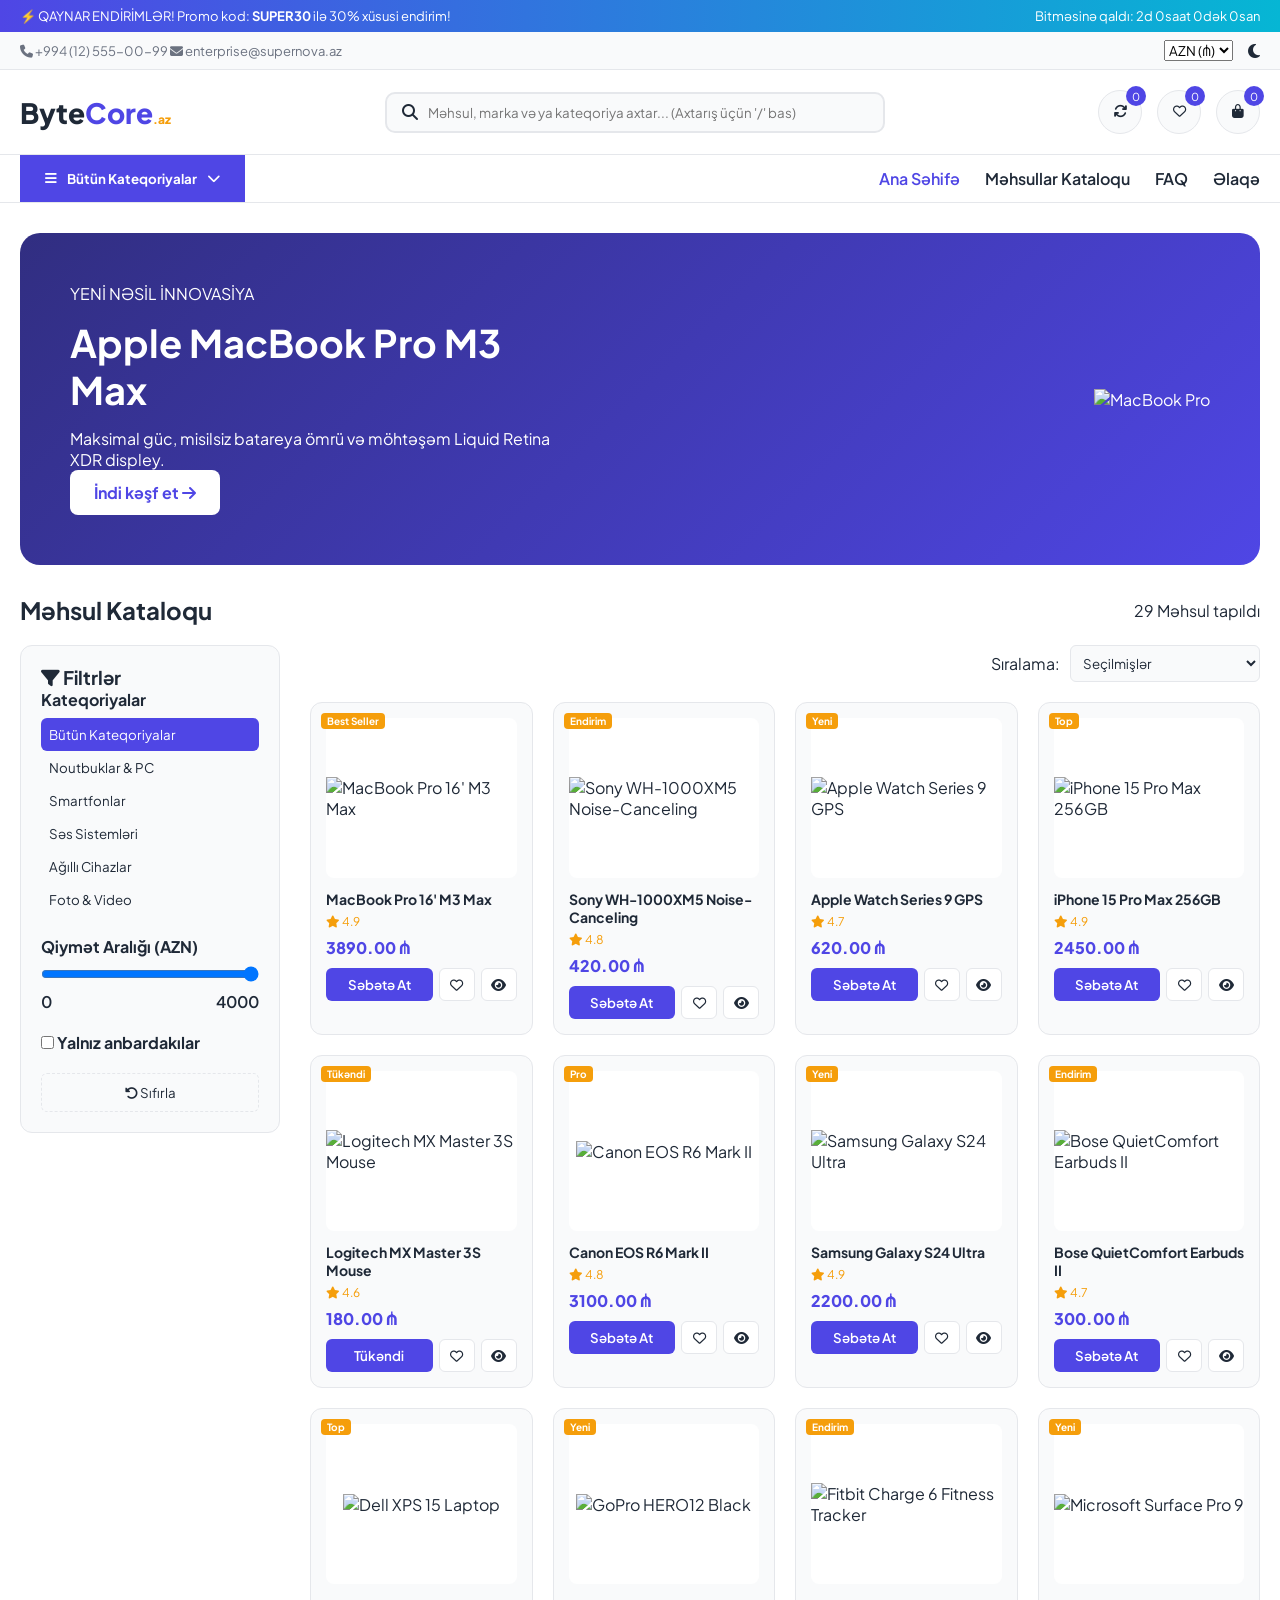
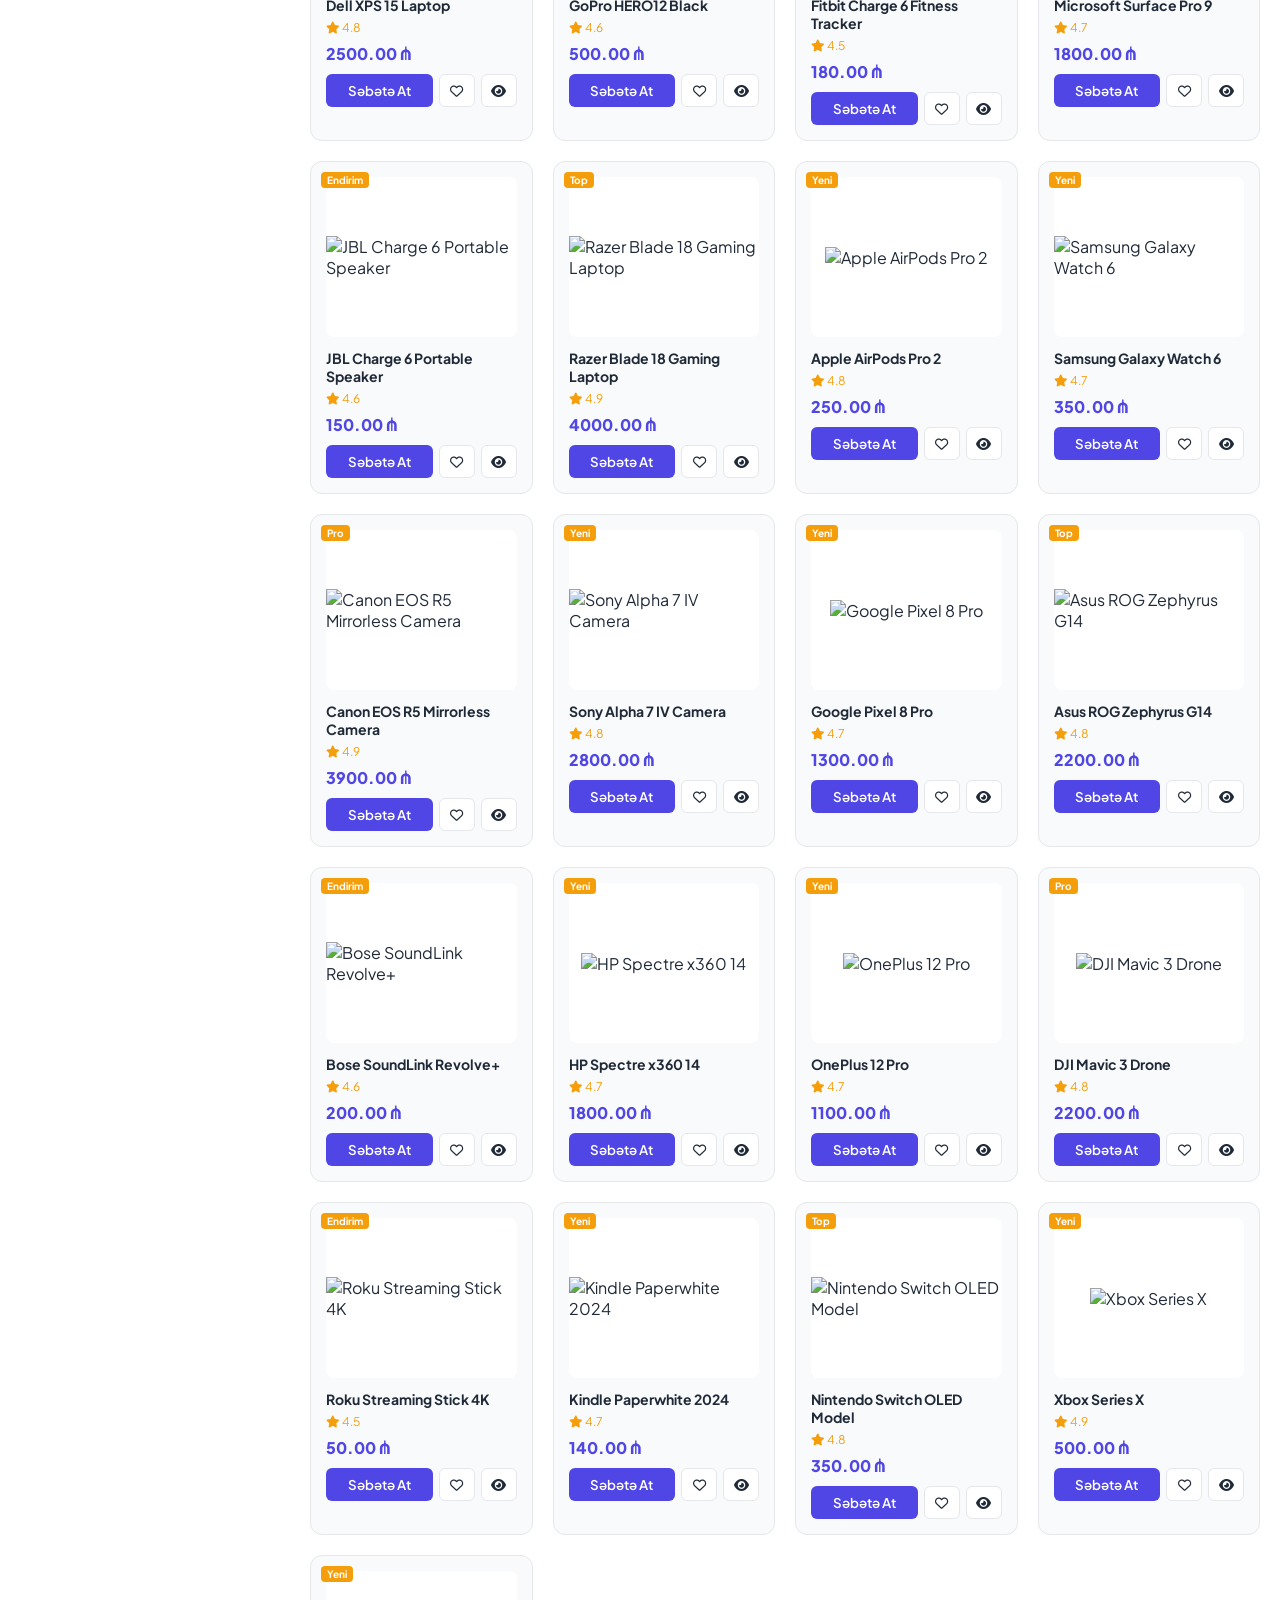
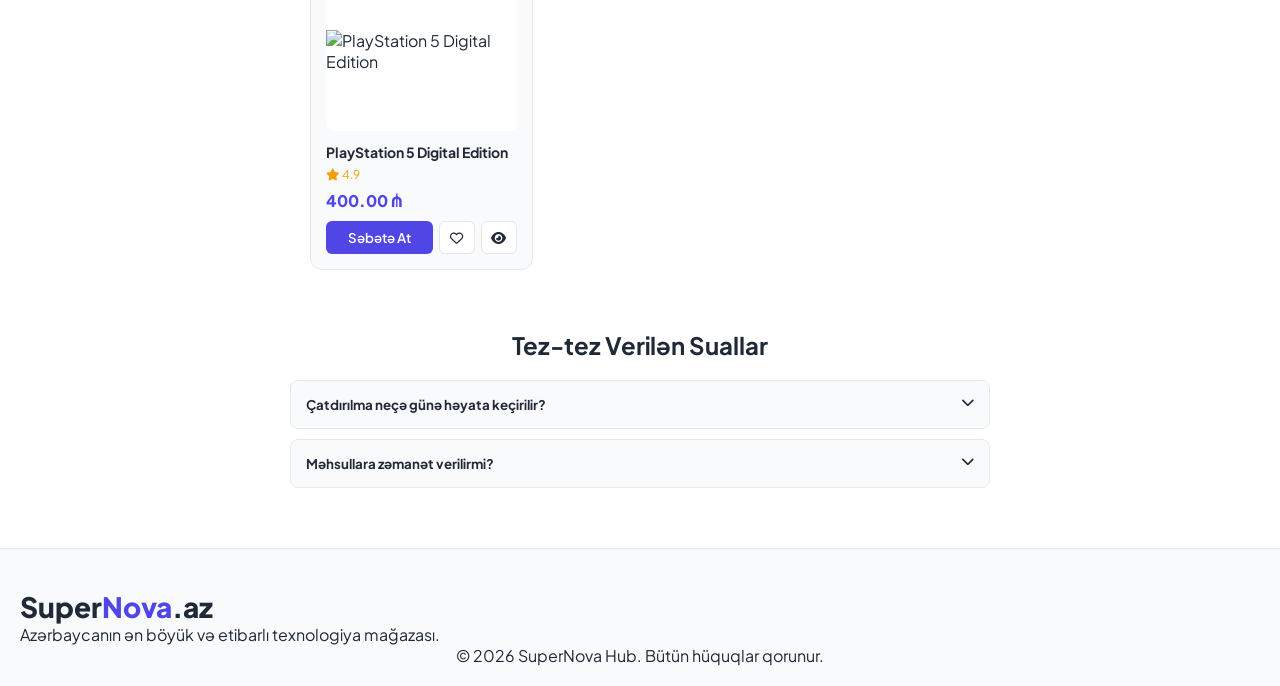
==== index.html @ e57bb4bb "first commit" ====
<!DOCTYPE html>
<html lang="az" data-theme="light">
<head>
    <meta charset="UTF-8">
    <meta name="viewport" content="width=device-width, initial-scale=1.0">
    <title>SuperNova | Premium Tech Hub</title>
    <link rel="stylesheet" href="style.css">
    <!-- FontAwesome Icons -->
    <link rel="stylesheet" href="https://cdnjs.cloudflare.com/ajax/libs/font-awesome/6.4.0/css/all.min.css">
    <!-- Google Fonts -->
    <link href="https://fonts.googleapis.com/css2?family=Plus+Jakarta+Sans:wght@300;400;500;600;700;800&display=swap" rel="stylesheet">
</head>
<body>

    <!-- ANNOUNCEMENT BAR -->
    <div class="announcement-bar">
        <div class="container flex-row">
            <p>⚡ QAYNAR ENDİRİMLƏR! Promo kod: <strong>SUPER30</strong> ilə 30% xüsusi endirim!</p>
            <div class="countdown-wrapper">
                <span>Bitməsinə qaldı: </span>
                <span id="deal-timer">00d 00saat 00dək 00san</span>
            </div>
        </div>
    </div>

    <!-- TOP BAR -->
    <div class="top-bar">
        <div class="container flex-row">
            <div class="top-bar-left">
                <span><i class="fa-solid fa-phone"></i> +994 (12) 555-00-99</span>
                <span><i class="fa-solid fa-envelope"></i> enterprise@supernova.az</span>
            </div>
            <div class="top-bar-right">
                <div class="currency-select">
                    <select id="currency-picker">
                        <option value="AZN">AZN (₼)</option>
                        <option value="USD">USD ($)</option>
                        <option value="EUR">EUR (€)</option>
                    </select>
                </div>
                <button id="theme-toggle-btn" class="icon-btn-simple" title="Rejimi Dəyiş">
                    <i class="fa-solid fa-moon"></i>
                </button>
            </div>
        </div>
    </div>

    <!-- MAIN HEADER -->
    <header class="main-header">
        <div class="container header-container">
            <a href="#" class="logo">Byte<span>Core</span><small>.az</small></a>
            
            <div class="search-bar-wrapper">
                <div class="search-input-group">
                    <i class="fa-solid fa-magnifying-glass search-icon"></i>
                    <input type="text" id="live-search-input" placeholder="Məhsul, marka və ya kateqoriya axtar... (Axtarış üçün '/' bas)">
                    <button type="button" id="clear-search-btn" class="clear-btn hidden"><i class="fa-solid fa-xmark"></i></button>
                </div>
            </div>

            <div class="header-actions">
                <button class="action-btn" id="compare-btn" title="Müqayisə">
                    <i class="fa-solid fa-arrows-rotate"></i>
                    <span class="badge" id="compare-count">0</span>
                </button>
                <button class="action-btn" id="wishlist-btn" title="Sevimlilər">
                    <i class="fa-regular fa-heart"></i>
                    <span class="badge" id="wishlist-count">0</span>
                </button>
                <button class="action-btn" id="cart-btn" title="Səbət">
                    <i class="fa-solid fa-bag-shopping"></i>
                    <span class="badge" id="cart-count">0</span>
                </button>
            </div>
        </div>
    </header>

    <!-- NAVIGATION -->
    <nav class="main-nav">
        <div class="container nav-container">
            <div class="all-departments">
                <button class="dept-toggle" id="dept-menu-btn">
                    <i class="fa-solid fa-bars"></i> Bütün Kateqoriyalar <i class="fa-solid fa-chevron-down arrow"></i>
                </button>
                <ul class="dept-menu hidden" id="dept-menu-list">
                    <li><a href="#" class="nav-cat-link" data-cat="laptop"><i class="fa-solid fa-laptop"></i> Noutbuklar & PC</a></li>
                    <li><a href="#" class="nav-cat-link" data-cat="phone"><i class="fa-solid fa-mobile-screen-button"></i> Smartfonlar</a></li>
                    <li><a href="#" class="nav-cat-link" data-cat="audio"><i class="fa-solid fa-headphones"></i> Səs Avadanlıqları</a></li>
                    <li><a href="#" class="nav-cat-link" data-cat="wearable"><i class="fa-solid fa-stopwatch"></i> Ağıllı Qadcetlər</a></li>
                    <li><a href="#" class="nav-cat-link" data-cat="camera"><i class="fa-solid fa-camera"></i> Foto & Video</a></li>
                </ul>
            </div>
            <ul class="nav-links">
                <li><a href="#" class="active">Ana Səhifə</a></li>
                <li><a href="#products-section">Məhsullar Kataloqu</a></li>
                <li><a href="#faq">FAQ</a></li>
                <li><a href="#footer">Əlaqə</a></li>
            </ul>
        </div>
    </nav>

    <!-- HERO SLIDER SECTION -->
    <section class="hero-section">
        <div class="container">
            <div class="hero-slider">
                <div class="slide active">
                    <div class="slide-content">
                        <span class="sub-title">YENİ NƏSİL İNNOVASİYA</span>
                        <h1>Apple MacBook Pro M3 Max</h1>
                        <p>Maksimal güc, misilsiz batareya ömrü və möhtəşəm Liquid Retina XDR displey.</p>
                        <a href="#products-section" class="btn-primary">İndi kəşf et <i class="fa-solid fa-arrow-right"></i></a>
                    </div>
                    <div class="slide-image">
                        <img src="https://images.unsplash.com/photo-1517336714731-489689fd1ca8?auto=format&fit=crop&w=800&q=80" alt="MacBook Pro">
                    </div>
                </div>
            </div>
        </div>
    </section>

    <!-- CATALOG SECTION -->
    <section class="products-section container" id="products-section">
        <div class="section-title-wrap">
            <h2>Məhsul Kataloqu</h2>
            <span id="product-count-display">0 Məhsul tapıldı</span>
        </div>

        <div class="catalog-layout">
            <!-- SIDEBAR FILTERS -->
            <aside class="filter-sidebar">
                <div class="filter-card">
                    <h3><i class="fa-solid fa-filter"></i> Filtrlər</h3>
                    
                    <div class="filter-group">
                        <label>Kateqoriyalar</label>
                        <div class="category-filter-list" id="category-filters">
                            <button class="cat-filter-btn active" data-cat="all">Bütün Kateqoriyalar</button>
                            <button class="cat-filter-btn" data-cat="laptop">Noutbuklar & PC</button>
                            <button class="cat-filter-btn" data-cat="phone">Smartfonlar</button>
                            <button class="cat-filter-btn" data-cat="audio">Səs Sistemləri</button>
                            <button class="cat-filter-btn" data-cat="wearable">Ağıllı Cihazlar</button>
                            <button class="cat-filter-btn" data-cat="camera">Foto & Video</button>
                        </div>
                    </div>

                    <div class="filter-group">
                        <label>Qiymət Aralığı (<span class="currency-symbol">AZN</span>)</label>
                        <div class="price-slider-wrap">
                            <input type="range" id="price-range" min="0" max="4000" step="50" value="4000">
                            <div class="price-values">
                                <span>0</span>
                                <span id="price-range-val">4000</span>
                            </div>
                        </div>
                    </div>

                    <div class="filter-group">
                        <label class="checkbox-container">
                            <input type="checkbox" id="stock-only-checkbox"> Yalnız anbardakılar
                        </label>
                    </div>

                    <button class="btn-reset-filters" id="reset-filters-btn"><i class="fa-solid fa-rotate-left"></i> Sıfırla</button>
                </div>
            </aside>

            <!-- PRODUCTS GRID WRAPPER -->
            <main class="products-main">
                <div class="sorting-bar">
                    <label for="sort-select">Sıralama: </label>
                    <select id="sort-select">
                        <option value="featured">Seçilmişlər</option>
                        <option value="price-low">Qiymət: Ucuzdan Baha</option>
                        <option value="price-high">Qiymət: Bahadan Ucuza</option>
                        <option value="rating">Reytinqə görə</option>
                    </select>
                </div>

                <div class="products-grid" id="products-grid"></div>
            </main>
        </div>
    </section>

    <!-- FAQ SECTION -->
    <section class="faq-section container" id="faq">
        <h2 class="text-center">Tez-tez Verilən Suallar</h2>
        <div class="faq-accordion">
            <div class="faq-item">
                <button class="faq-question">Çatdırılma neçə günə həyata keçirilir? <i class="fa-solid fa-chevron-down"></i></button>
                <div class="faq-answer"><p>Bakı şəhəri daxilində çatdırılma eyni gün ərzində, bölgələrə isə 1-3 iş günü ərzində tam təhlükəsiz çatdırılır.</p></div>
            </div>
            <div class="faq-item">
                <button class="faq-question">Məhsullara zəmanət verilirmi? <i class="fa-solid fa-chevron-down"></i></button>
                <div class="faq-answer"><p>Bəli, bütün məhsullarımıza 1 ildən 3 ilə qədər rəsmi zəmanət verilir.</p></div>
            </div>
        </div>
    </section>

    <!-- CART DRAWER -->
    <div class="cart-drawer" id="cart-drawer">
        <div class="cart-header">
            <h3>Səbətiniz (<span id="drawer-cart-count">0</span>)</h3>
            <button id="close-cart-btn"><i class="fa-solid fa-xmark"></i></button>
        </div>
        <div class="cart-items" id="cart-items-container"></div>
        <div class="cart-footer">
            <div class="promo-code-wrap">
                <input type="text" id="promo-input" placeholder="Promo kod (məs: SUPER30)">
                <button type="button" id="apply-promo-btn">Tətbiq et</button>
            </div>
            <div class="cart-summary-line">
                <span>Cəmi:</span>
                <span id="cart-subtotal">0.00 AZN</span>
            </div>
            <div class="cart-summary-line discount-line hidden" id="discount-row">
                <span>Endirim (30%):</span>
                <span id="cart-discount">-0.00 AZN</span>
            </div>
            <div class="cart-summary-line total-line">
                <span>Yekun:</span>
                <span id="cart-total-price">0.00 AZN</span>
            </div>
            <button class="btn-checkout" id="open-checkout-modal-btn">Sifarişi Tamamla</button>
        </div>
    </div>

    <!-- QUICK VIEW MODAL -->
    <div class="modal" id="quick-view-modal">
        <div class="modal-content modal-lg">
            <button class="modal-close" id="close-quickview-btn"><i class="fa-solid fa-xmark"></i></button>
            <div id="quickview-body-content"></div>
        </div>
    </div>

    <!-- CHECKOUT MODAL -->
    <div class="modal" id="checkout-modal">
        <div class="modal-content">
            <button class="modal-close" id="close-checkout-btn"><i class="fa-solid fa-xmark"></i></button>
            <h2>Sifarişin Rəsmiləşdirilməsi</h2>
            <form id="checkout-form">
                <div class="form-group">
                    <label>Ad və Soyad *</label>
                    <input type="text" required placeholder="Əli Əliyev">
                </div>
                <div class="form-group">
                    <label>Telefon *</label>
                    <input type="tel" required placeholder="+994 50 000 00 00">
                </div>
                <div class="form-group">
                    <label>Ünvan *</label>
                    <textarea required placeholder="Çatdırılma ünvanı"></textarea>
                </div>
                <button type="submit" class="btn-checkout">Təsdiqlə</button>
            </form>
        </div>
    </div>

    <!-- GENERIC LIST MODAL (Wishlist & Compare) -->
    <div class="modal" id="list-modal">
        <div class="modal-content modal-lg">
            <button class="modal-close" id="close-list-modal-btn"><i class="fa-solid fa-xmark"></i></button>
            <h2 id="list-modal-title">Siyahı</h2>
            <div id="list-modal-body" style="margin-top:20px;"></div>
        </div>
    </div>

    <div class="overlay" id="overlay"></div>

    <!-- TOAST NOTIFICATIONS -->
    <div id="toast-container" class="toast-container"></div>

    <!-- FOOTER -->
    <footer class="main-footer" id="footer">
        <div class="container footer-grid">
            <div class="footer-col">
                <a href="#" class="logo">Super<span>Nova</span>.az</a>
                <p>Azərbaycanın ən böyük və etibarlı texnologiya mağazası.</p>
            </div>
        </div>
        <div class="footer-bottom text-center">
            <p>&copy; 2026 SuperNova Hub. Bütün hüquqlar qorunur.</p>
        </div>
    </footer>

    <script src="script.js"></script>
</body>
</html>
---- style.css ----
:root {
    --primary: #4f46e5;
    --primary-hover: #4338ca;
    --accent: #f59e0b;
    --bg-main: #ffffff;
    --bg-card: #f9fafb;
    --text-main: #1f2937;
    --text-muted: #6b7280;
    --border: #e5e7eb;
    --shadow: 0 10px 25px -5px rgba(0, 0, 0, 0.1);
    --transition: all 0.3s ease;
}

[data-theme="dark"] {
    --bg-main: #0f172a;
    --bg-card: #1e293b;
    --text-main: #f8fafc;
    --text-muted: #94a3b8;
    --border: #334155;
    --shadow: 0 10px 25px -5px rgba(0, 0, 0, 0.5);
}

* { margin: 0; padding: 0; box-sizing: border-box; font-family: 'Plus Jakarta Sans', sans-serif; }

body { background-color: var(--bg-main); color: var(--text-main); transition: var(--transition); }

.container { max-width: 1280px; margin: 0 auto; padding: 0 20px; }
.flex-row { display: flex; align-items: center; justify-content: space-between; }
.text-center { text-align: center; }
.hidden { display: none !important; }

/* ANNOUNCEMENT & TOP BAR */
.announcement-bar { background: linear-gradient(90deg, #4f46e5, #06b6d4); color: white; font-size: 13px; padding: 8px 0; }
.top-bar { background-color: var(--bg-card); border-bottom: 1px solid var(--border); padding: 8px 0; font-size: 13px; color: var(--text-muted); }
.top-bar-right { display: flex; align-items: center; gap: 15px; }
.icon-btn-simple { background: none; border: none; color: var(--text-main); cursor: pointer; font-size: 16px; }

/* HEADER */
.main-header { padding: 20px 0; border-bottom: 1px solid var(--border); }
.header-container { display: flex; align-items: center; gap: 30px; justify-content: space-between; }
.logo { font-size: 28px; font-weight: 800; color: var(--text-main); text-decoration: none; }
.logo span { color: var(--primary); }
.logo small { font-size: 12px; color: var(--accent); }

.search-bar-wrapper { flex: 1; max-width: 500px; }
.search-input-group { display: flex; align-items: center; background-color: var(--bg-card); border: 2px solid var(--border); border-radius: 10px; padding: 0 15px; }
.search-input-group input { width: 100%; padding: 10px; border: none; background: transparent; color: var(--text-main); outline: none; }
.clear-btn { background: none; border: none; color: var(--text-muted); cursor: pointer; }

.header-actions { display: flex; gap: 15px; }
.action-btn { position: relative; background-color: var(--bg-card); border: 1px solid var(--border); width: 44px; height: 44px; border-radius: 50%; display: flex; align-items: center; justify-content: center; color: var(--text-main); cursor: pointer; transition: var(--transition); }
.action-btn:hover { border-color: var(--primary); color: var(--primary); }
.badge { position: absolute; top: -5px; right: -5px; background-color: var(--primary); color: white; font-size: 11px; width: 20px; height: 20px; border-radius: 50%; display: flex; align-items: center; justify-content: center; }

/* NAV */
.main-nav { border-bottom: 1px solid var(--border); background-color: var(--bg-main); }
.nav-container { display: flex; align-items: center; justify-content: space-between; }
.all-departments { position: relative; }
.dept-toggle { background-color: var(--primary); color: white; border: none; padding: 15px 25px; font-weight: 700; cursor: pointer; display: flex; align-items: center; gap: 10px; }
.dept-menu { position: absolute; top: 100%; left: 0; width: 240px; background-color: var(--bg-card); border: 1px solid var(--border); box-shadow: var(--shadow); z-index: 100; list-style: none; }
.dept-menu li a { display: flex; align-items: center; gap: 10px; padding: 12px 20px; color: var(--text-main); text-decoration: none; border-bottom: 1px solid var(--border); }
.dept-menu li a:hover { background-color: var(--primary); color: white; }

.nav-links { display: flex; gap: 25px; list-style: none; }
.nav-links a { text-decoration: none; color: var(--text-main); font-weight: 600; }
.nav-links a.active, .nav-links a:hover { color: var(--primary); }

/* HERO */
.hero-section { padding: 30px 0; }
.hero-slider { background: linear-gradient(135deg, #312e81, #4f46e5); border-radius: 20px; overflow: hidden; color: white; padding: 50px; }
.slide { display: flex; align-items: center; justify-content: space-between; }
.slide-content { max-width: 500px; }
.slide-content h1 { font-size: 38px; margin: 15px 0; }
.btn-primary { background: white; color: var(--primary); padding: 12px 24px; border-radius: 8px; text-decoration: none; font-weight: 700; display: inline-block; }

/* CATALOG */
.section-title-wrap { display: flex; justify-content: space-between; align-items: center; margin-bottom: 20px; }
.catalog-layout { display: grid; grid-template-columns: 260px 1fr; gap: 30px; }
.filter-card { background-color: var(--bg-card); border: 1px solid var(--border); padding: 20px; border-radius: 12px; }
.filter-group { margin-bottom: 20px; }
.filter-group label { display: block; font-weight: 700; margin-bottom: 8px; }
.cat-filter-btn { display: block; width: 100%; text-align: left; padding: 8px; background: none; border: none; color: var(--text-main); cursor: pointer; border-radius: 6px; }
.cat-filter-btn.active, .cat-filter-btn:hover { background-color: var(--primary); color: white; }
.price-slider-wrap input { width: 100%; }
.price-values { display: flex; justify-content: space-between; font-weight: 600; margin-top: 5px; }
.btn-reset-filters { width: 100%; padding: 10px; background: none; border: 1px dashed var(--border); color: var(--text-main); cursor: pointer; border-radius: 6px; }

/* PRODUCTS */
.sorting-bar { display: flex; justify-content: flex-end; align-items: center; margin-bottom: 20px; gap: 10px; }
.sorting-bar select { padding: 8px; border-radius: 6px; border: 1px solid var(--border); background: var(--bg-card); color: var(--text-main); }
.products-grid { display: grid; grid-template-columns: repeat(auto-fill, minmax(220px, 1fr)); gap: 20px; }
.product-card { background-color: var(--bg-card); border: 1px solid var(--border); border-radius: 12px; padding: 15px; position: relative; transition: var(--transition); }
.product-card:hover { transform: translateY(-5px); box-shadow: var(--shadow); }
.product-badge { position: absolute; top: 10px; left: 10px; background: var(--accent); color: white; padding: 2px 6px; border-radius: 4px; font-size: 10px; font-weight: 700; }
.product-img-wrap { height: 160px; display: flex; align-items: center; justify-content: center; background: white; border-radius: 8px; margin-bottom: 12px; }
.product-img-wrap img { max-height: 130px; object-fit: contain; }
.product-title { font-size: 14px; font-weight: 700; margin-bottom: 6px; }
.product-rating { color: var(--accent); font-size: 12px; margin-bottom: 8px; }
.price { font-size: 16px; font-weight: 800; color: var(--primary); }
.card-actions { display: grid; grid-template-columns: 1fr 36px 36px; gap: 6px; margin-top: 10px; }
.btn-add-cart { background-color: var(--primary); color: white; border: none; border-radius: 6px; font-weight: 600; cursor: pointer; padding: 8px; }
.btn-icon-secondary { background: var(--bg-main); border: 1px solid var(--border); color: var(--text-main); border-radius: 6px; cursor: pointer; }

/* FAQ */
.faq-section { margin: 60px auto; }
.faq-accordion { max-width: 700px; margin: 20px auto 0; }
.faq-item { border: 1px solid var(--border); margin-bottom: 10px; border-radius: 8px; overflow: hidden; }
.faq-question { width: 100%; text-align: left; padding: 15px; background: var(--bg-card); border: none; color: var(--text-main); font-weight: 700; cursor: pointer; display: flex; justify-content: space-between; }
.faq-answer { padding: 0 15px; max-height: 0; overflow: hidden; transition: max-height 0.3s ease, padding 0.3s ease; background: var(--bg-main); }
.faq-item.active .faq-answer { padding: 15px; max-height: 200px; }

/* CART DRAWER */
.cart-drawer { position: fixed; top: 0; right: -400px; width: 380px; height: 100%; background-color: var(--bg-main); box-shadow: var(--shadow); z-index: 1000; transition: right 0.4s ease; display: flex; flex-direction: column; }
.cart-drawer.open { right: 0; }
.cart-header { padding: 20px; border-bottom: 1px solid var(--border); display: flex; justify-content: space-between; }
.cart-items { flex: 1; overflow-y: auto; padding: 20px; }
.cart-item { display: flex; gap: 12px; margin-bottom: 12px; border-bottom: 1px solid var(--border); padding-bottom: 12px; align-items: center; }
.cart-item img { width: 50px; height: 50px; object-fit: contain; }
.cart-footer { padding: 20px; border-top: 1px solid var(--border); background: var(--bg-card); }
.promo-code-wrap { display: flex; margin-bottom: 12px; }
.promo-code-wrap input { flex: 1; padding: 8px; border: 1px solid var(--border); border-radius: 6px 0 0 6px; }
.promo-code-wrap button { background: var(--primary); color: white; border: none; padding: 0 12px; border-radius: 0 6px 6px 0; cursor: pointer; }
.cart-summary-line { display: flex; justify-content: space-between; margin-bottom: 6px; }
.total-line { font-size: 16px; font-weight: 800; }
.btn-checkout { width: 100%; padding: 12px; background: var(--primary); color: white; border: none; border-radius: 8px; font-weight: 700; cursor: pointer; margin-top: 10px; }

/* MODALS */
.overlay { position: fixed; inset: 0; background: rgba(0, 0, 0, 0.6); z-index: 999; display: none; }
.overlay.active { display: block; }
.modal { position: fixed; top: 50%; left: 50%; transform: translate(-50%, -50%); background: var(--bg-main); border-radius: 12px; z-index: 1001; display: none; padding: 25px; max-width: 500px; width: 90%; }
.modal.active { display: block; }
.modal-lg { max-width: 700px; }
.modal-close { position: absolute; top: 15px; right: 15px; background: none; border: none; font-size: 18px; color: var(--text-main); cursor: pointer; }
.form-group { margin-bottom: 15px; }
.form-group label { display: block; margin-bottom: 5px; font-weight: 600; }
.form-group input, .form-group textarea { width: 100%; padding: 10px; border: 1px solid var(--border); border-radius: 6px; background: var(--bg-card); color: var(--text-main); }

/* TOAST */
.toast-container { position: fixed; bottom: 20px; right: 20px; z-index: 2000; }
.toast { background: #10b981; color: white; padding: 10px 18px; border-radius: 8px; margin-top: 8px; box-shadow: var(--shadow); font-weight: 600; font-size: 14px; }

/* FOOTER */
.main-footer { background-color: var(--bg-card); border-top: 1px solid var(--border); padding: 40px 0 20px; margin-top: 60px; }
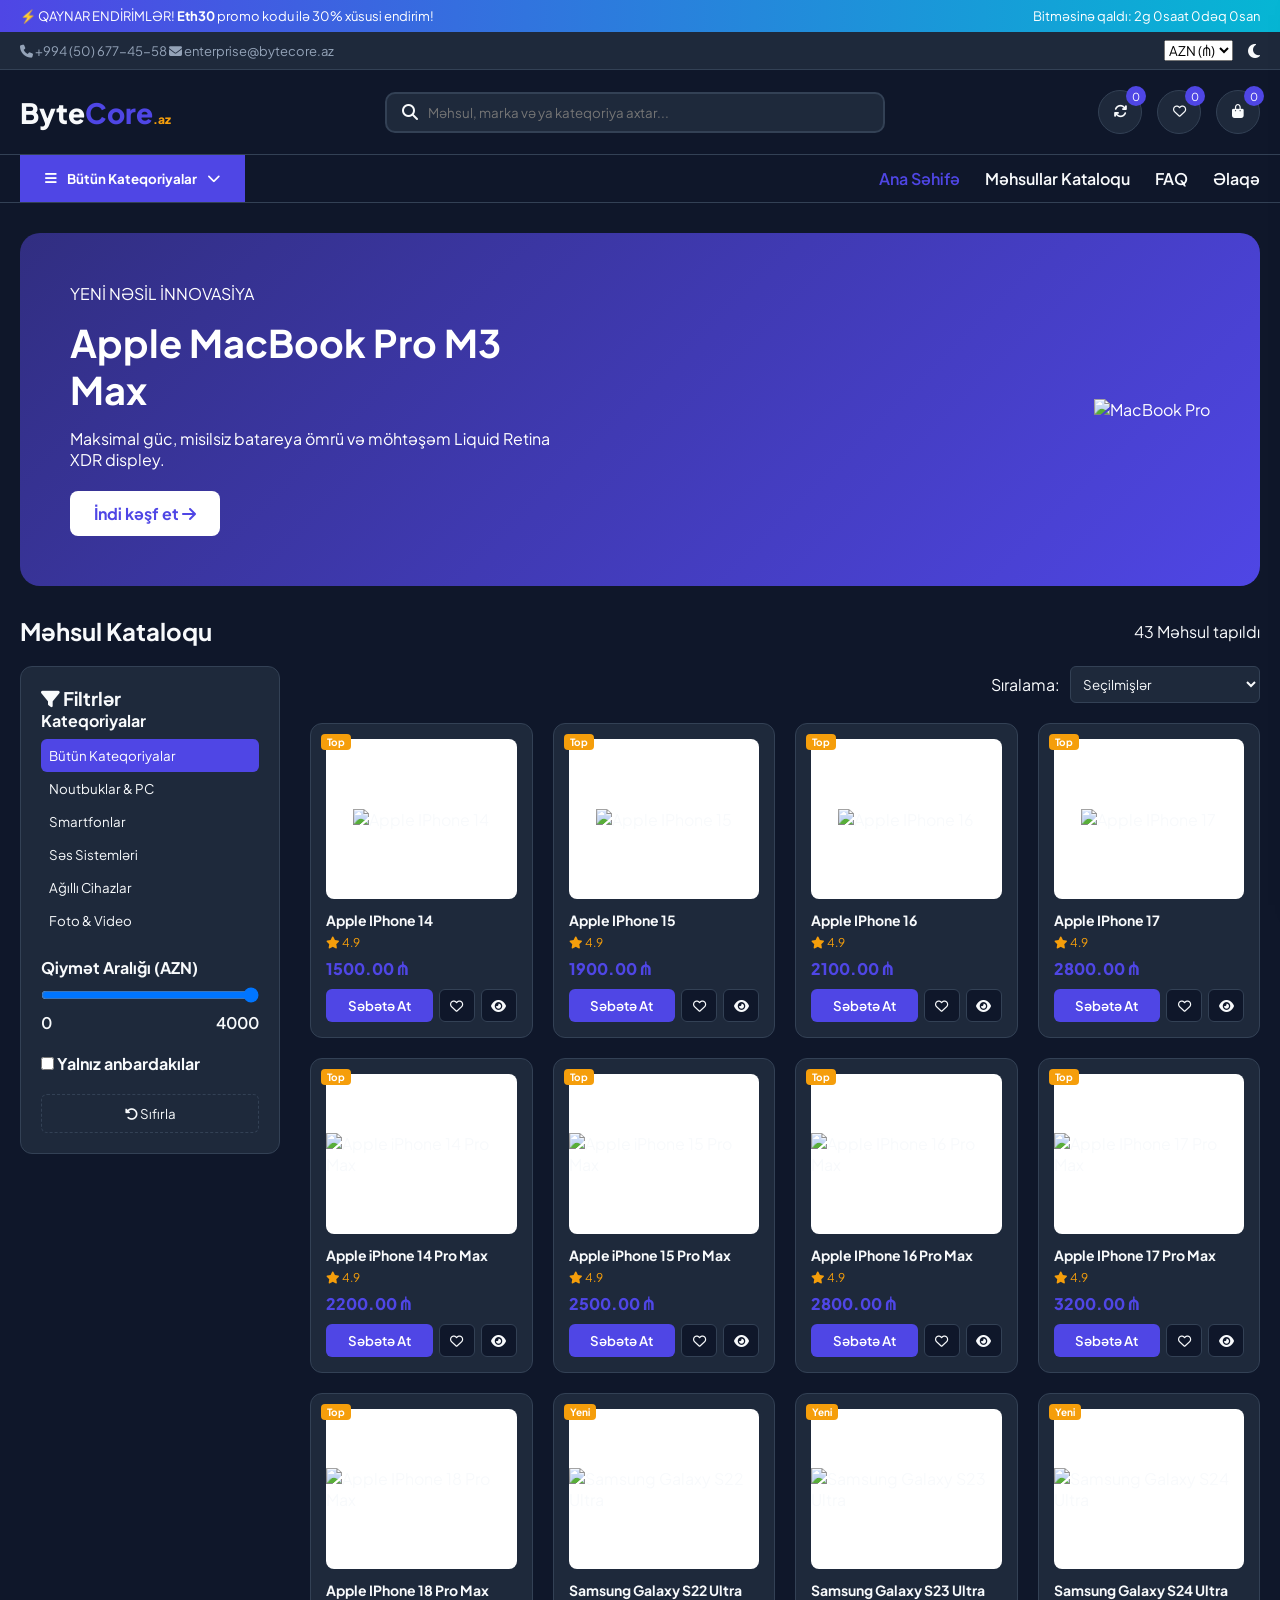
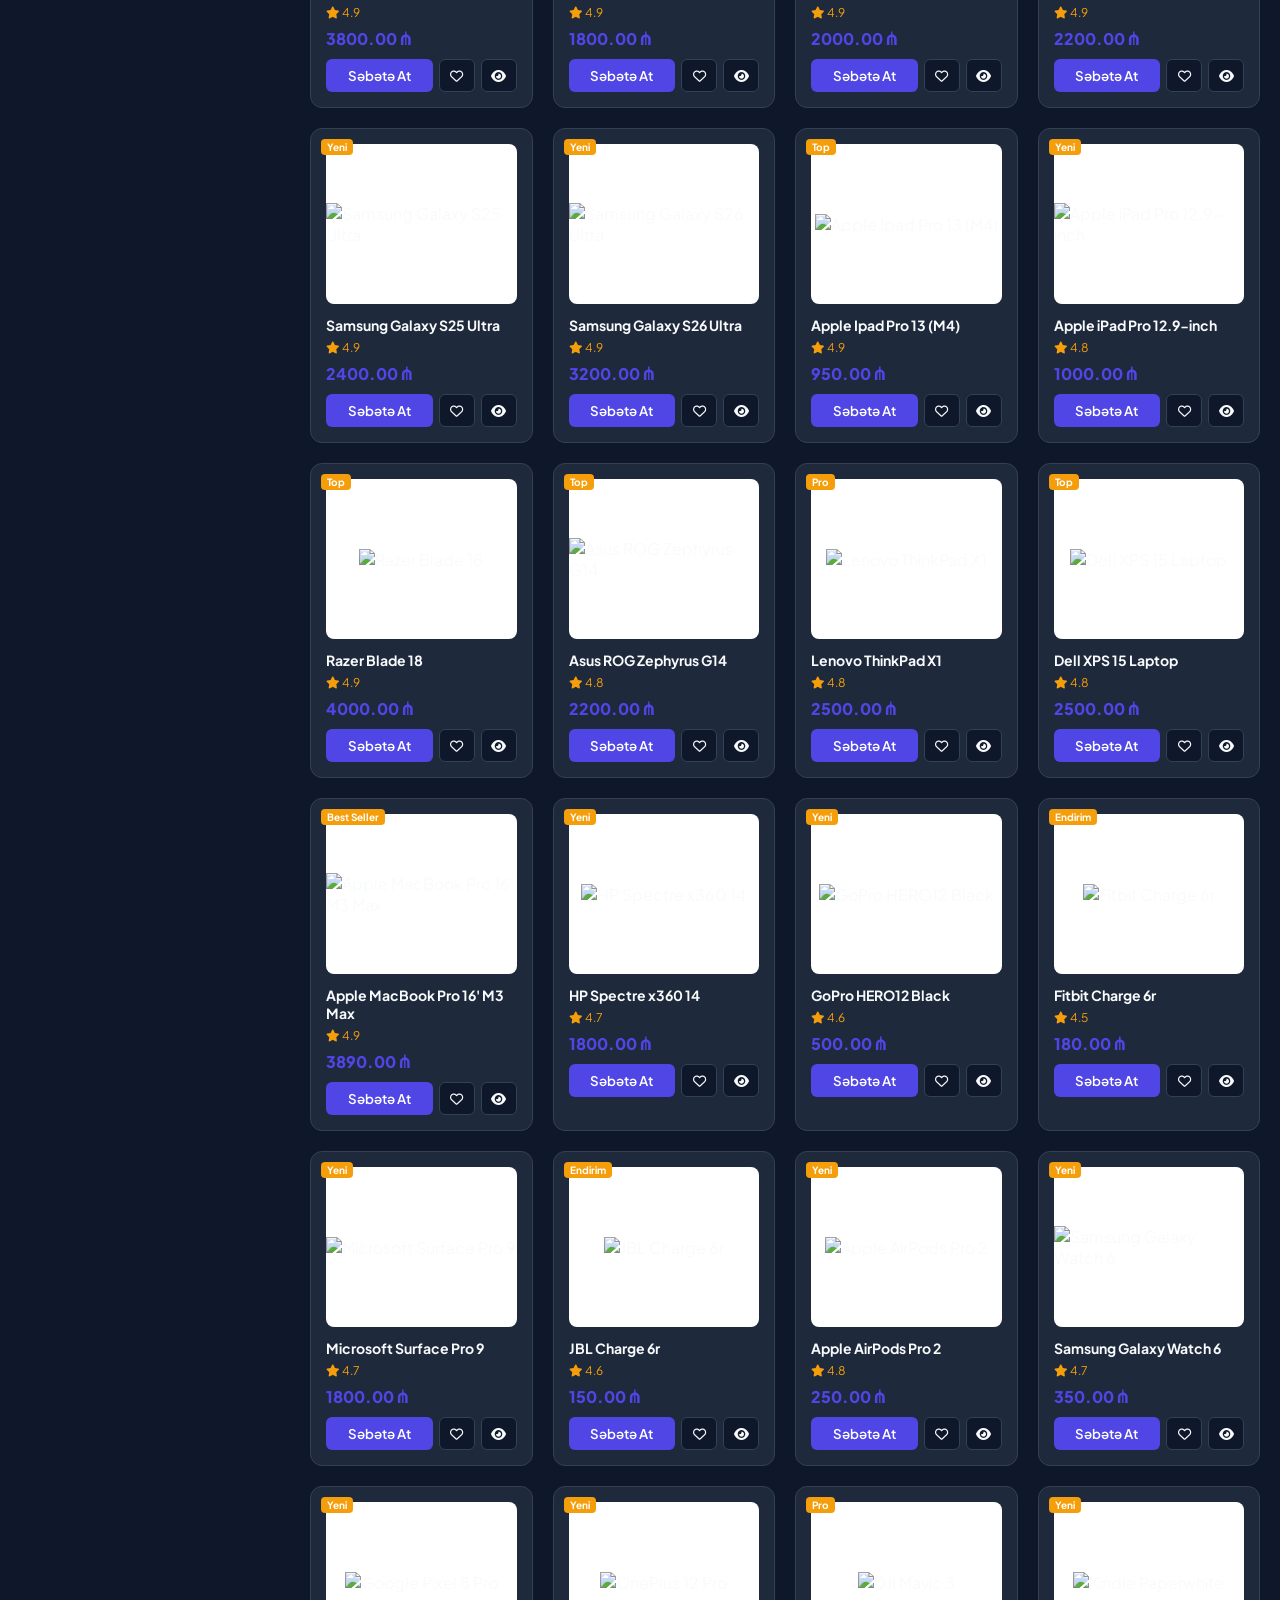
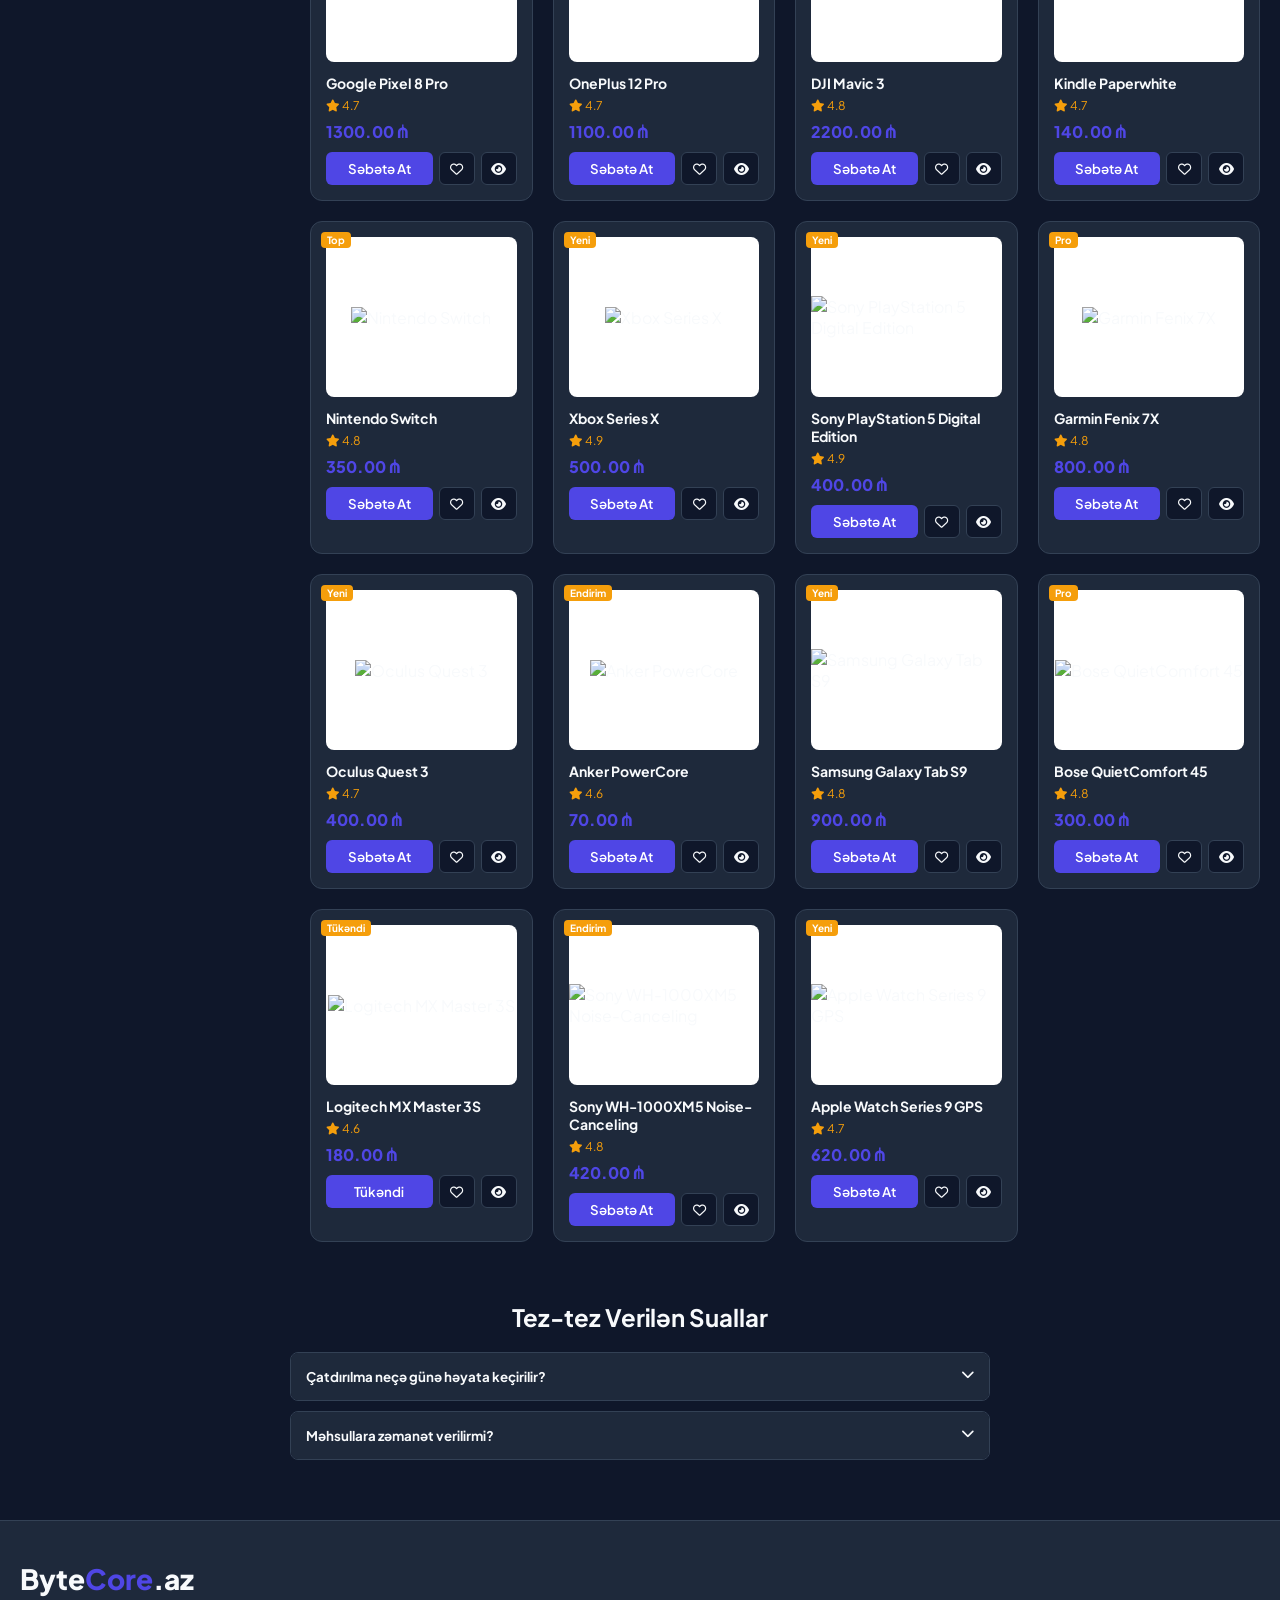
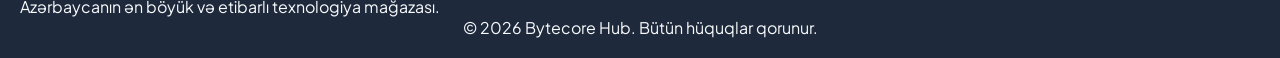
==== commit 6d69ef81: "eminlayihe" ====
--- a/index.html
+++ b/index.html
@@ -1,34 +1,34 @@
 <!DOCTYPE html>
-<html lang="az" data-theme="light">
+<html lang="az" data-theme="dark">
 <head>
     <meta charset="UTF-8">
     <meta name="viewport" content="width=device-width, initial-scale=1.0">
-    <title>SuperNova | Premium Tech Hub</title>
+    <title>ByteCore | Premium Web Store</title>
     <link rel="stylesheet" href="style.css">
-    <!-- FontAwesome Icons -->
+    <!-- **** -->
     <link rel="stylesheet" href="https://cdnjs.cloudflare.com/ajax/libs/font-awesome/6.4.0/css/all.min.css">
-    <!-- Google Fonts -->
+    <!-- **** -->
     <link href="https://fonts.googleapis.com/css2?family=Plus+Jakarta+Sans:wght@300;400;500;600;700;800&display=swap" rel="stylesheet">
 </head>
 <body>
 
-    <!-- ANNOUNCEMENT BAR -->
+    <!-- Endirim -->
     <div class="announcement-bar">
         <div class="container flex-row">
-            <p>⚡ QAYNAR ENDİRİMLƏR! Promo kod: <strong>SUPER30</strong> ilə 30% xüsusi endirim!</p>
+            <p>⚡ QAYNAR ENDİRİMLƏR! <strong>Eth30</strong> promo kodu ilə 30% xüsusi endirim!</p>
             <div class="countdown-wrapper">
                 <span>Bitməsinə qaldı: </span>
-                <span id="deal-timer">00d 00saat 00dək 00san</span>
-            </div>
-        </div>
-    </div>
-
-    <!-- TOP BAR -->
+                <span id="deal-timer">00g 00saat 00dəq 00san</span>
+            </div>
+        </div>
+    </div>
+
+    <!-- Yuxari hisse -->
     <div class="top-bar">
         <div class="container flex-row">
             <div class="top-bar-left">
-                <span><i class="fa-solid fa-phone"></i> +994 (12) 555-00-99</span>
-                <span><i class="fa-solid fa-envelope"></i> enterprise@supernova.az</span>
+                <span><i class="fa-solid fa-phone"></i> +994 (50) 677-45-58</span>
+                <span><i class="fa-solid fa-envelope"></i> enterprise@bytecore.az</span>
             </div>
             <div class="top-bar-right">
                 <div class="currency-select">
@@ -45,7 +45,7 @@
         </div>
     </div>
 
-    <!-- MAIN HEADER -->
+    <!-- Esas basliq -->
     <header class="main-header">
         <div class="container header-container">
             <a href="#" class="logo">Byte<span>Core</span><small>.az</small></a>
@@ -53,7 +53,7 @@
             <div class="search-bar-wrapper">
                 <div class="search-input-group">
                     <i class="fa-solid fa-magnifying-glass search-icon"></i>
-                    <input type="text" id="live-search-input" placeholder="Məhsul, marka və ya kateqoriya axtar... (Axtarış üçün '/' bas)">
+                    <input type="text" id="live-search-input" placeholder="Məhsul, marka və ya kateqoriya axtar...">
                     <button type="button" id="clear-search-btn" class="clear-btn hidden"><i class="fa-solid fa-xmark"></i></button>
                 </div>
             </div>
@@ -75,7 +75,7 @@
         </div>
     </header>
 
-    <!-- NAVIGATION -->
+    <!-- Bolumler -->
     <nav class="main-nav">
         <div class="container nav-container">
             <div class="all-departments">
@@ -99,7 +99,7 @@
         </div>
     </nav>
 
-    <!-- HERO SLIDER SECTION -->
+    <!-- Reklam esas -->
     <section class="hero-section">
         <div class="container">
             <div class="hero-slider">
@@ -107,7 +107,9 @@
                     <div class="slide-content">
                         <span class="sub-title">YENİ NƏSİL İNNOVASİYA</span>
                         <h1>Apple MacBook Pro M3 Max</h1>
-                        <p>Maksimal güc, misilsiz batareya ömrü və möhtəşəm Liquid Retina XDR displey.</p>
+                        <p>Maksimal güc, misilsiz batareya ömrü və möhtəşəm Liquid Retina XDR displey.
+                            ︎︎⠀︎︎⠀︎︎⠀︎︎⠀︎︎⠀︎︎⠀︎︎⠀︎︎⠀︎︎⠀︎︎⠀︎︎⠀︎︎⠀︎︎⠀︎︎⠀︎︎⠀︎︎⠀︎︎⠀︎︎⠀︎︎⠀︎︎⠀︎︎⠀︎︎⠀︎︎⠀︎︎⠀︎︎⠀︎︎⠀︎︎⠀︎︎⠀︎︎⠀︎︎⠀︎︎⠀︎︎⠀︎︎⠀︎︎⠀︎︎⠀︎︎⠀︎︎⠀︎︎⠀︎︎⠀︎︎⠀︎︎⠀︎︎⠀︎︎⠀︎︎⠀︎︎⠀︎︎⠀︎︎⠀︎︎⠀︎︎⠀︎︎⠀︎︎⠀︎︎⠀︎︎⠀︎︎⠀︎︎⠀︎︎⠀︎︎⠀︎︎⠀︎︎⠀︎︎⠀︎︎⠀︎︎⠀
+                        </p>
                         <a href="#products-section" class="btn-primary">İndi kəşf et <i class="fa-solid fa-arrow-right"></i></a>
                     </div>
                     <div class="slide-image">
@@ -118,7 +120,7 @@
         </div>
     </section>
 
-    <!-- CATALOG SECTION -->
+    <!-- Kataloq -->
     <section class="products-section container" id="products-section">
         <div class="section-title-wrap">
             <h2>Məhsul Kataloqu</h2>
@@ -126,7 +128,7 @@
         </div>
 
         <div class="catalog-layout">
-            <!-- SIDEBAR FILTERS -->
+            <!-- Kataqoriyalar -->
             <aside class="filter-sidebar">
                 <div class="filter-card">
                     <h3><i class="fa-solid fa-filter"></i> Filtrlər</h3>
@@ -164,7 +166,7 @@
                 </div>
             </aside>
 
-            <!-- PRODUCTS GRID WRAPPER -->
+            <!-- Secimler -->
             <main class="products-main">
                 <div class="sorting-bar">
                     <label for="sort-select">Sıralama: </label>
@@ -181,7 +183,7 @@
         </div>
     </section>
 
-    <!-- FAQ SECTION -->
+    <!-- FAQ hisse -->
     <section class="faq-section container" id="faq">
         <h2 class="text-center">Tez-tez Verilən Suallar</h2>
         <div class="faq-accordion">
@@ -196,7 +198,7 @@
         </div>
     </section>
 
-    <!-- CART DRAWER -->
+    <!-- Sifaris hisse -->
     <div class="cart-drawer" id="cart-drawer">
         <div class="cart-header">
             <h3>Səbətiniz (<span id="drawer-cart-count">0</span>)</h3>
@@ -205,7 +207,7 @@
         <div class="cart-items" id="cart-items-container"></div>
         <div class="cart-footer">
             <div class="promo-code-wrap">
-                <input type="text" id="promo-input" placeholder="Promo kod (məs: SUPER30)">
+                <input type="text" id="promo-input" placeholder="Promo kod daxil edin">
                 <button type="button" id="apply-promo-btn">Tətbiq et</button>
             </div>
             <div class="cart-summary-line">
@@ -224,7 +226,7 @@
         </div>
     </div>
 
-    <!-- QUICK VIEW MODAL -->
+    <!-- **** -->
     <div class="modal" id="quick-view-modal">
         <div class="modal-content modal-lg">
             <button class="modal-close" id="close-quickview-btn"><i class="fa-solid fa-xmark"></i></button>
@@ -232,7 +234,7 @@
         </div>
     </div>
 
-    <!-- CHECKOUT MODAL -->
+    <!-- Qeydiyyat hisse -->
     <div class="modal" id="checkout-modal">
         <div class="modal-content">
             <button class="modal-close" id="close-checkout-btn"><i class="fa-solid fa-xmark"></i></button>
@@ -255,7 +257,7 @@
         </div>
     </div>
 
-    <!-- GENERIC LIST MODAL (Wishlist & Compare) -->
+    <!-- **** -->
     <div class="modal" id="list-modal">
         <div class="modal-content modal-lg">
             <button class="modal-close" id="close-list-modal-btn"><i class="fa-solid fa-xmark"></i></button>
@@ -266,19 +268,19 @@
 
     <div class="overlay" id="overlay"></div>
 
-    <!-- TOAST NOTIFICATIONS -->
+    <!-- **** -->
     <div id="toast-container" class="toast-container"></div>
 
-    <!-- FOOTER -->
+    <!-- **** -->
     <footer class="main-footer" id="footer">
         <div class="container footer-grid">
             <div class="footer-col">
-                <a href="#" class="logo">Super<span>Nova</span>.az</a>
+                <a href="#" class="logo">Byte<span>Core</span>.az</a>
                 <p>Azərbaycanın ən böyük və etibarlı texnologiya mağazası.</p>
             </div>
         </div>
         <div class="footer-bottom text-center">
-            <p>&copy; 2026 SuperNova Hub. Bütün hüquqlar qorunur.</p>
+            <p>&copy; 2026 Bytecore Hub. Bütün hüquqlar qorunur.</p>
         </div>
     </footer>
 
--- a/style.css
+++ b/style.css
@@ -29,13 +29,13 @@
 .text-center { text-align: center; }
 .hidden { display: none !important; }
 
-/* ANNOUNCEMENT & TOP BAR */
+/* ..... */
 .announcement-bar { background: linear-gradient(90deg, #4f46e5, #06b6d4); color: white; font-size: 13px; padding: 8px 0; }
 .top-bar { background-color: var(--bg-card); border-bottom: 1px solid var(--border); padding: 8px 0; font-size: 13px; color: var(--text-muted); }
 .top-bar-right { display: flex; align-items: center; gap: 15px; }
 .icon-btn-simple { background: none; border: none; color: var(--text-main); cursor: pointer; font-size: 16px; }
 
-/* HEADER */
+/* ..... */
 .main-header { padding: 20px 0; border-bottom: 1px solid var(--border); }
 .header-container { display: flex; align-items: center; gap: 30px; justify-content: space-between; }
 .logo { font-size: 28px; font-weight: 800; color: var(--text-main); text-decoration: none; }
@@ -52,7 +52,7 @@
 .action-btn:hover { border-color: var(--primary); color: var(--primary); }
 .badge { position: absolute; top: -5px; right: -5px; background-color: var(--primary); color: white; font-size: 11px; width: 20px; height: 20px; border-radius: 50%; display: flex; align-items: center; justify-content: center; }
 
-/* NAV */
+/* ..... */
 .main-nav { border-bottom: 1px solid var(--border); background-color: var(--bg-main); }
 .nav-container { display: flex; align-items: center; justify-content: space-between; }
 .all-departments { position: relative; }
@@ -65,7 +65,7 @@
 .nav-links a { text-decoration: none; color: var(--text-main); font-weight: 600; }
 .nav-links a.active, .nav-links a:hover { color: var(--primary); }
 
-/* HERO */
+/* ..... */
 .hero-section { padding: 30px 0; }
 .hero-slider { background: linear-gradient(135deg, #312e81, #4f46e5); border-radius: 20px; overflow: hidden; color: white; padding: 50px; }
 .slide { display: flex; align-items: center; justify-content: space-between; }
@@ -73,7 +73,7 @@
 .slide-content h1 { font-size: 38px; margin: 15px 0; }
 .btn-primary { background: white; color: var(--primary); padding: 12px 24px; border-radius: 8px; text-decoration: none; font-weight: 700; display: inline-block; }
 
-/* CATALOG */
+/* ..... */
 .section-title-wrap { display: flex; justify-content: space-between; align-items: center; margin-bottom: 20px; }
 .catalog-layout { display: grid; grid-template-columns: 260px 1fr; gap: 30px; }
 .filter-card { background-color: var(--bg-card); border: 1px solid var(--border); padding: 20px; border-radius: 12px; }
@@ -85,7 +85,7 @@
 .price-values { display: flex; justify-content: space-between; font-weight: 600; margin-top: 5px; }
 .btn-reset-filters { width: 100%; padding: 10px; background: none; border: 1px dashed var(--border); color: var(--text-main); cursor: pointer; border-radius: 6px; }
 
-/* PRODUCTS */
+/* ..... */
 .sorting-bar { display: flex; justify-content: flex-end; align-items: center; margin-bottom: 20px; gap: 10px; }
 .sorting-bar select { padding: 8px; border-radius: 6px; border: 1px solid var(--border); background: var(--bg-card); color: var(--text-main); }
 .products-grid { display: grid; grid-template-columns: repeat(auto-fill, minmax(220px, 1fr)); gap: 20px; }
@@ -101,7 +101,7 @@
 .btn-add-cart { background-color: var(--primary); color: white; border: none; border-radius: 6px; font-weight: 600; cursor: pointer; padding: 8px; }
 .btn-icon-secondary { background: var(--bg-main); border: 1px solid var(--border); color: var(--text-main); border-radius: 6px; cursor: pointer; }
 
-/* FAQ */
+/* ..... */
 .faq-section { margin: 60px auto; }
 .faq-accordion { max-width: 700px; margin: 20px auto 0; }
 .faq-item { border: 1px solid var(--border); margin-bottom: 10px; border-radius: 8px; overflow: hidden; }
@@ -109,7 +109,7 @@
 .faq-answer { padding: 0 15px; max-height: 0; overflow: hidden; transition: max-height 0.3s ease, padding 0.3s ease; background: var(--bg-main); }
 .faq-item.active .faq-answer { padding: 15px; max-height: 200px; }
 
-/* CART DRAWER */
+/* ..... */
 .cart-drawer { position: fixed; top: 0; right: -400px; width: 380px; height: 100%; background-color: var(--bg-main); box-shadow: var(--shadow); z-index: 1000; transition: right 0.4s ease; display: flex; flex-direction: column; }
 .cart-drawer.open { right: 0; }
 .cart-header { padding: 20px; border-bottom: 1px solid var(--border); display: flex; justify-content: space-between; }
@@ -124,7 +124,7 @@
 .total-line { font-size: 16px; font-weight: 800; }
 .btn-checkout { width: 100%; padding: 12px; background: var(--primary); color: white; border: none; border-radius: 8px; font-weight: 700; cursor: pointer; margin-top: 10px; }
 
-/* MODALS */
+/* ..... */
 .overlay { position: fixed; inset: 0; background: rgba(0, 0, 0, 0.6); z-index: 999; display: none; }
 .overlay.active { display: block; }
 .modal { position: fixed; top: 50%; left: 50%; transform: translate(-50%, -50%); background: var(--bg-main); border-radius: 12px; z-index: 1001; display: none; padding: 25px; max-width: 500px; width: 90%; }
@@ -135,9 +135,9 @@
 .form-group label { display: block; margin-bottom: 5px; font-weight: 600; }
 .form-group input, .form-group textarea { width: 100%; padding: 10px; border: 1px solid var(--border); border-radius: 6px; background: var(--bg-card); color: var(--text-main); }
 
-/* TOAST */
+/* ..... */
 .toast-container { position: fixed; bottom: 20px; right: 20px; z-index: 2000; }
 .toast { background: #10b981; color: white; padding: 10px 18px; border-radius: 8px; margin-top: 8px; box-shadow: var(--shadow); font-weight: 600; font-size: 14px; }
 
-/* FOOTER */
+/* ..... */
 .main-footer { background-color: var(--bg-card); border-top: 1px solid var(--border); padding: 40px 0 20px; margin-top: 60px; }
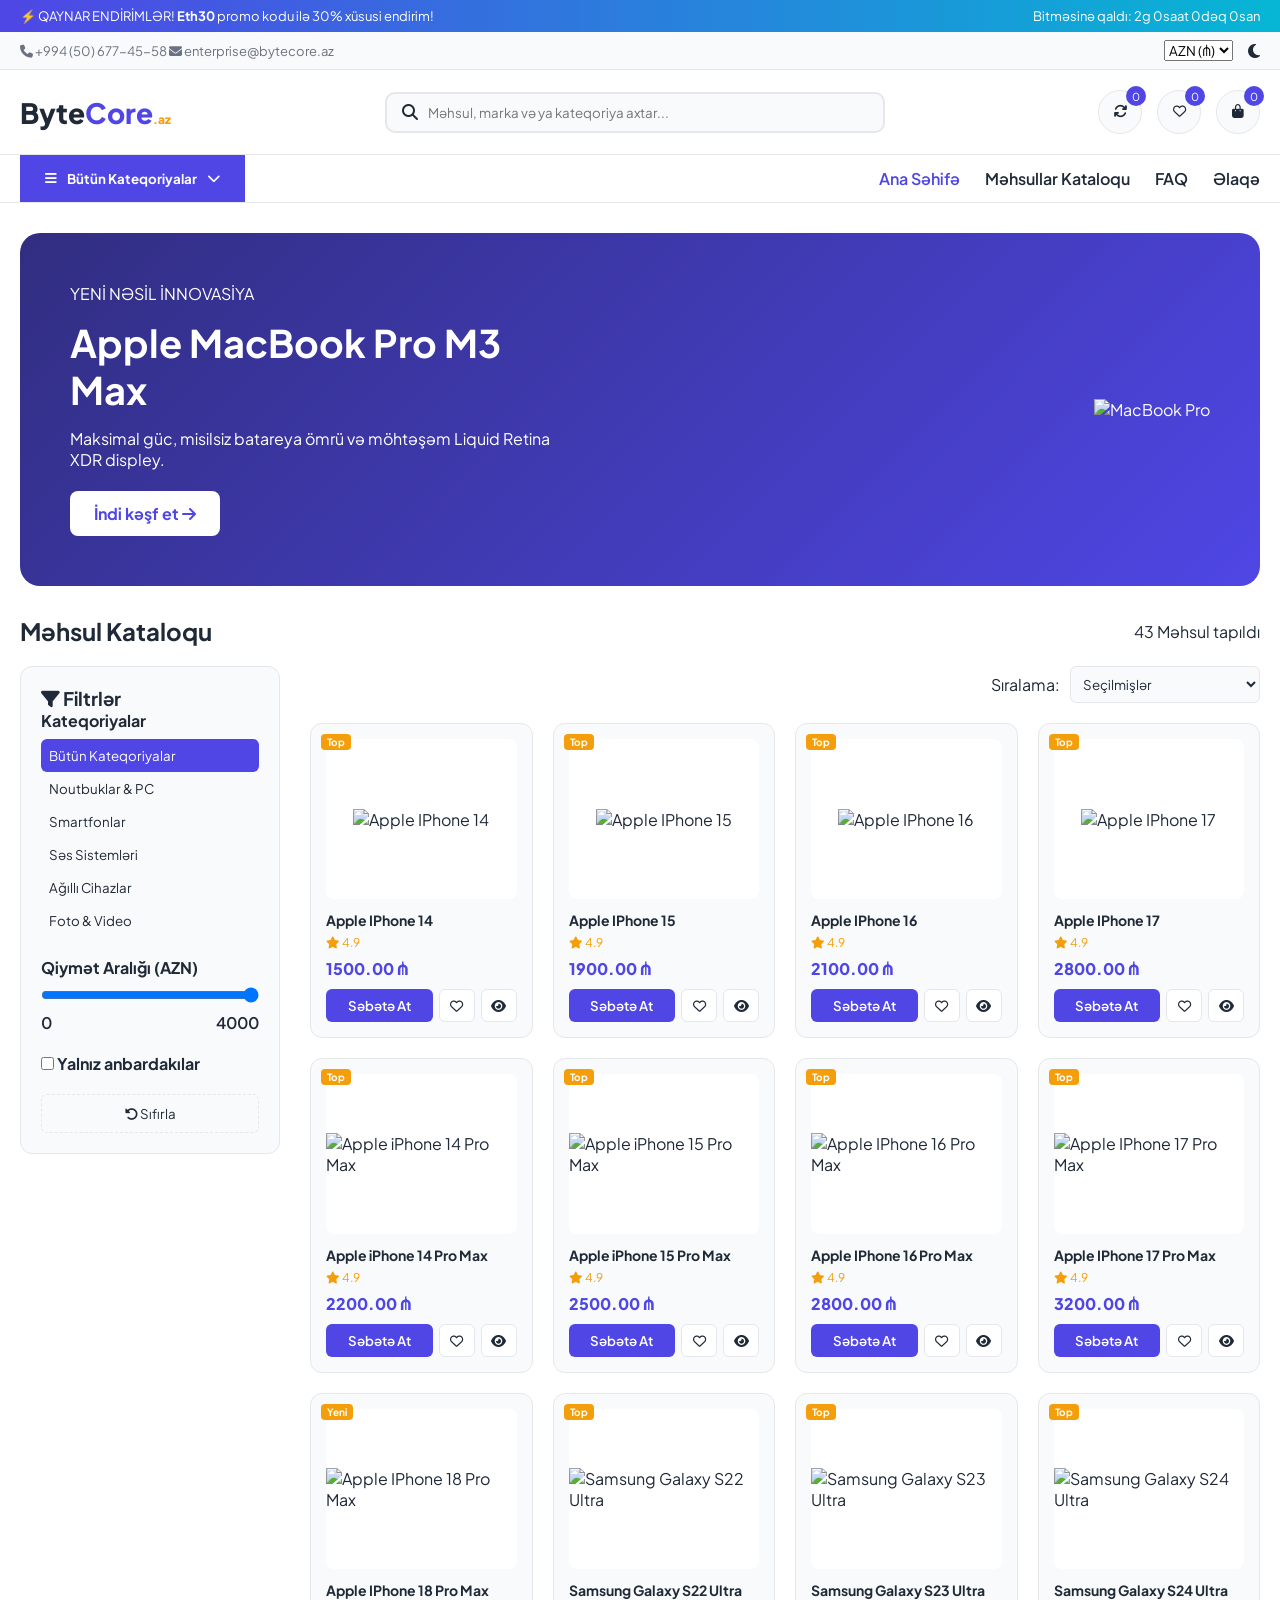
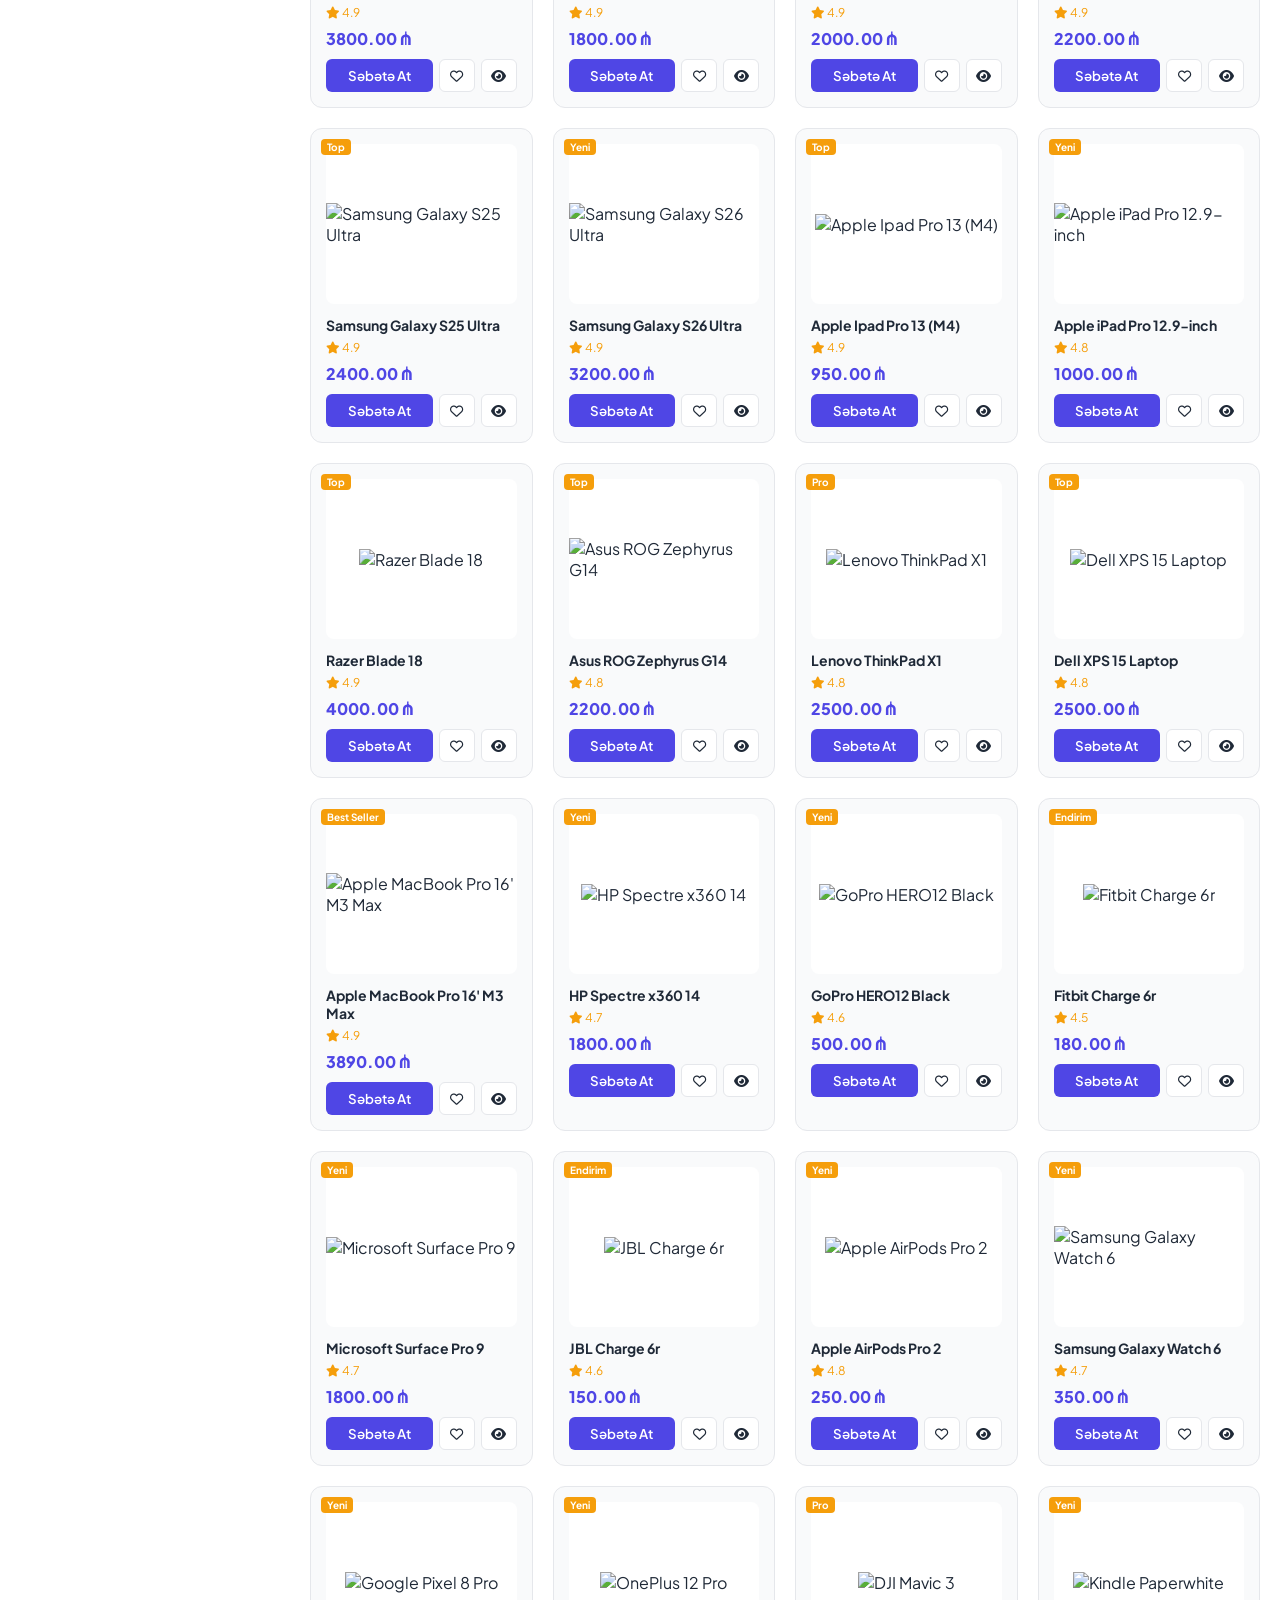
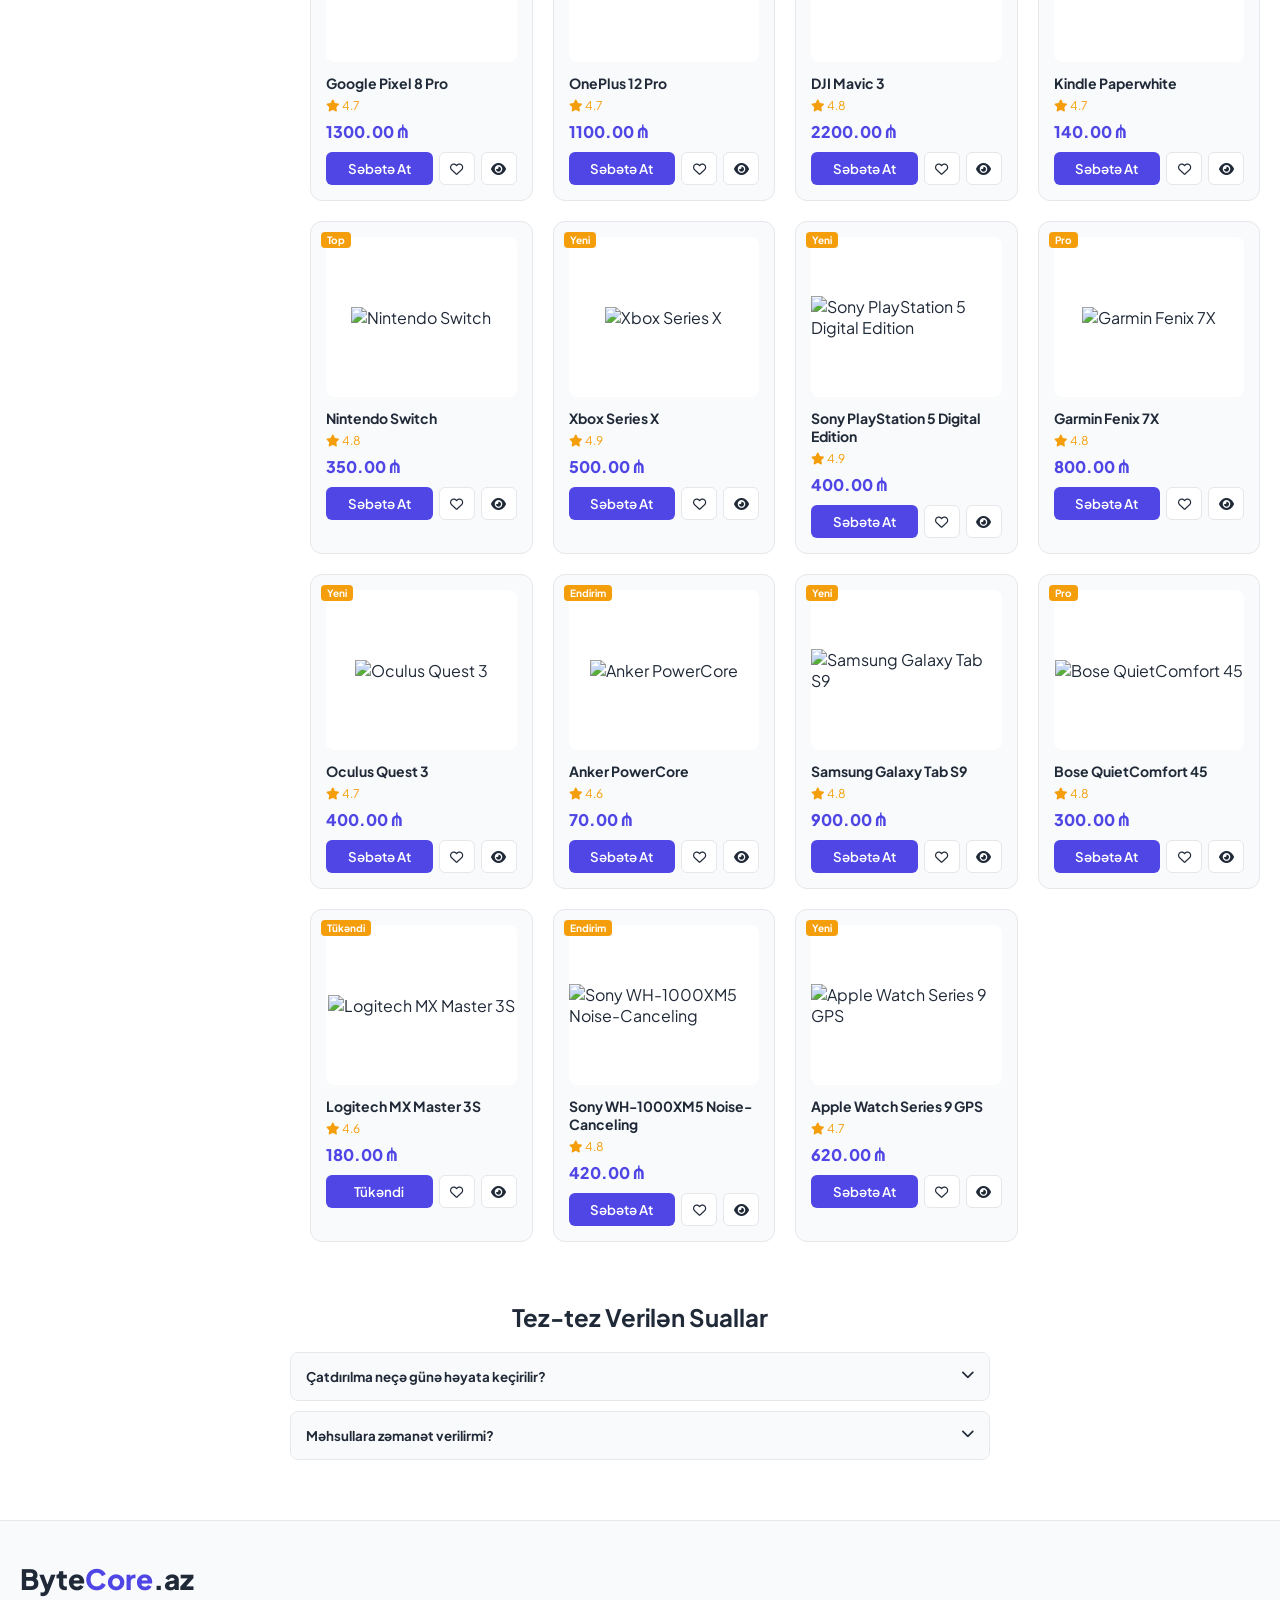
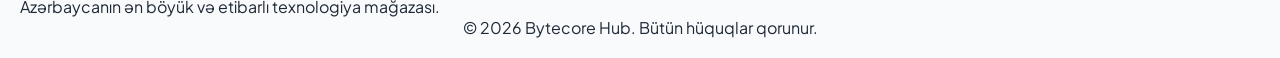
==== commit 93586407: "eminlayihe" ====
--- a/index.html
+++ b/index.html
@@ -1,5 +1,5 @@
 <!DOCTYPE html>
-<html lang="az" data-theme="dark">
+<html lang="az" data-theme="light">
 <head>
     <meta charset="UTF-8">
     <meta name="viewport" content="width=device-width, initial-scale=1.0">
--- a/style.css
+++ b/style.css
@@ -10,7 +10,85 @@
     --shadow: 0 10px 25px -5px rgba(0, 0, 0, 0.1);
     --transition: all 0.3s ease;
 }
-
+/* ==========================================
+   MOBİL VƏ TABLET ÜÇÜN RESPONSIVE TƏNZİMLƏMƏLƏR
+   ========================================== */
+
+@media (max-width: 768px) {
+    /* 1. Konteynerin kənar boşluqlarını azaldırıq ki, ekranı düz doldursun */
+    .container {
+        padding-left: 15px !important;
+        padding-right: 15px !important;
+        max-width: 100% !important;
+    }
+
+    /* 2. Məhsul grid sistemini telefonda 2 sütun edirik */
+    .products-grid {
+        grid-template-columns: repeat(2, 1fr) !important;
+        gap: 12px !important;
+    }
+
+    /* 3. Məhsul kartlarının daxili görünüşünü səliqəyə salırıq */
+    .product-card {
+        padding: 10px !important;
+    }
+
+    .product-card img {
+        height: 140px !important; /* Şəkillərin hündürlüyünü telefona uyğunlaşdırırıq */
+        object-fit: cover;
+    }
+
+    /* 4. Axtarış inputunu tam ekran eninə edirik */
+    .search-box {
+        width: 100% !important;
+        margin: 10px 0 !important;
+    }
+
+    #search-input {
+        width: 100% !important;
+        box-sizing: border-box;
+    }
+
+    /* 5. Böyük başlıqları kiçildirik ki, ekrana sığsın */
+    h1 {
+        font-size: 36px !important;
+    }
+    
+    h2 {
+        font-size: 30px !important;
+    }
+}
+
+/* Çox kiçik ekranlı telefonlar üçün (məsələn, 480px və aşağı) */
+@media (max-width: 480px) {
+    .products-grid {
+        grid-template-columns: 1fr !important; /* Hər sətirdө tək məhsul göstərir */
+    }
+    /* 1. Səhifənin sağa-sola sürüşməsinin və daşmasının qarşısını alır */
+html, body {
+    overflow-x: hidden !important;
+    width: 100% !important;
+    margin: 0 !important;
+    padding: 0 !important;
+}
+
+/* 2. Bütün elementlərin ekran ölçüsündən böyük olmasının qarşısını alır */
+* {
+    box-sizing: border-box !important;
+}
+
+/* 3. Telefonda bütün konteyner və bölmələri tam ekran eninə uyğunlaşdırır */
+@media (max-width: 768px) {
+    .container, header, footer, section, div {
+        max-width: 100% !important;
+    }
+    
+    /* Yuxarıdakı naviqasiya və menyu hissəsinin səliqəyə salınması */
+    header {
+        width: 100% !important;
+    }
+}
+}
 [data-theme="dark"] {
     --bg-main: #0f172a;
     --bg-card: #1e293b;
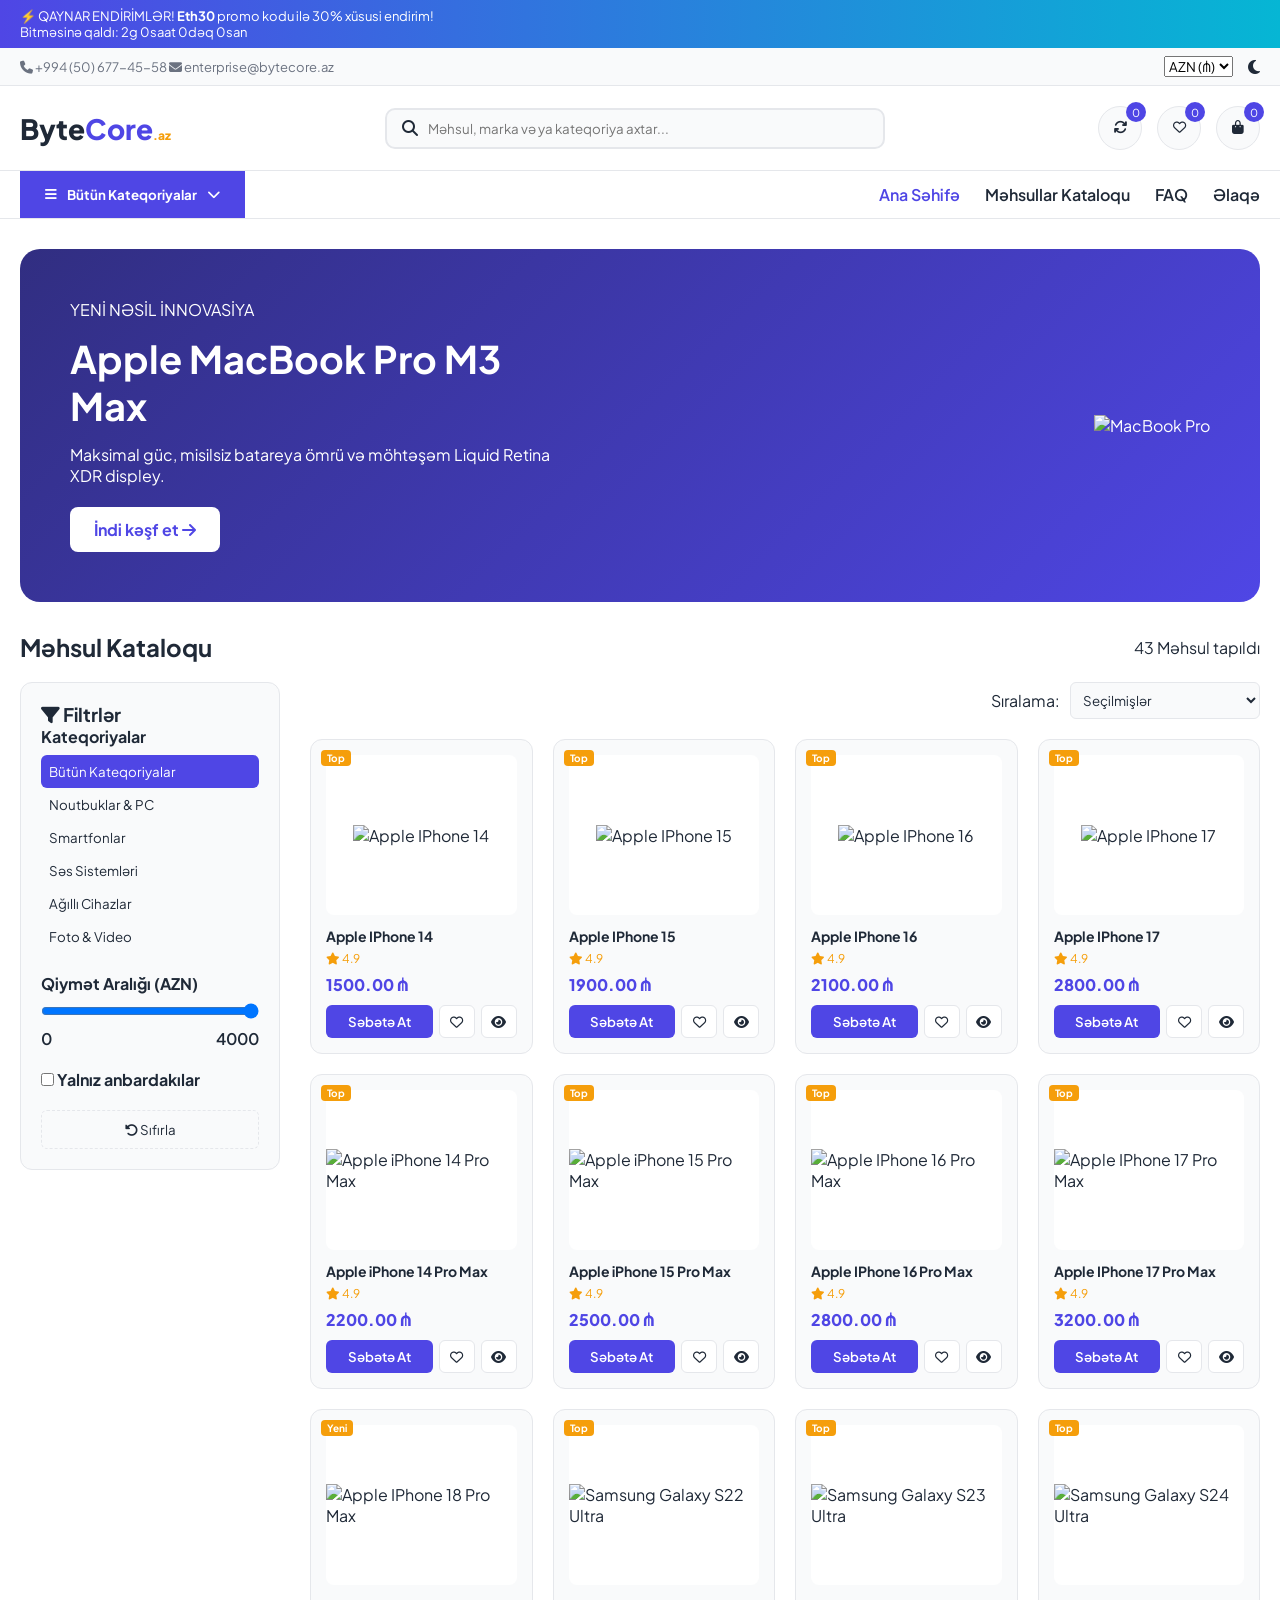
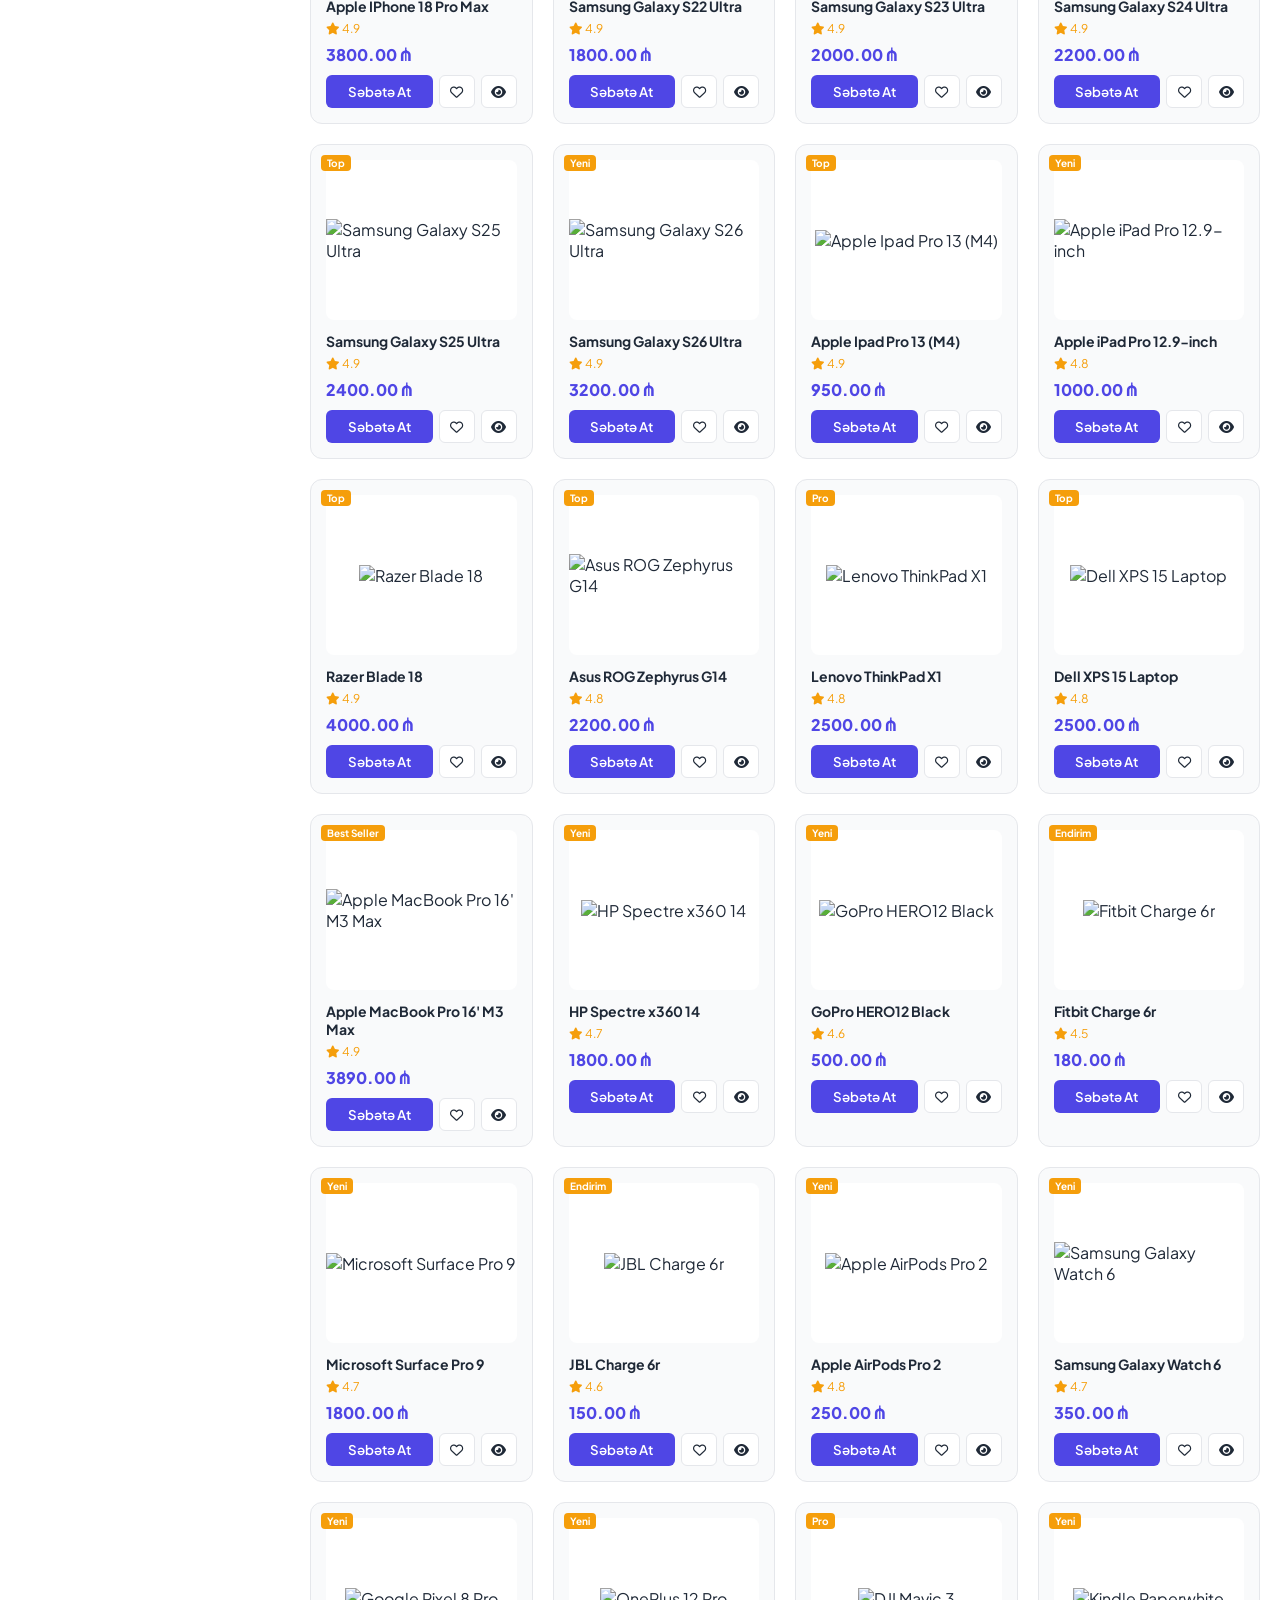
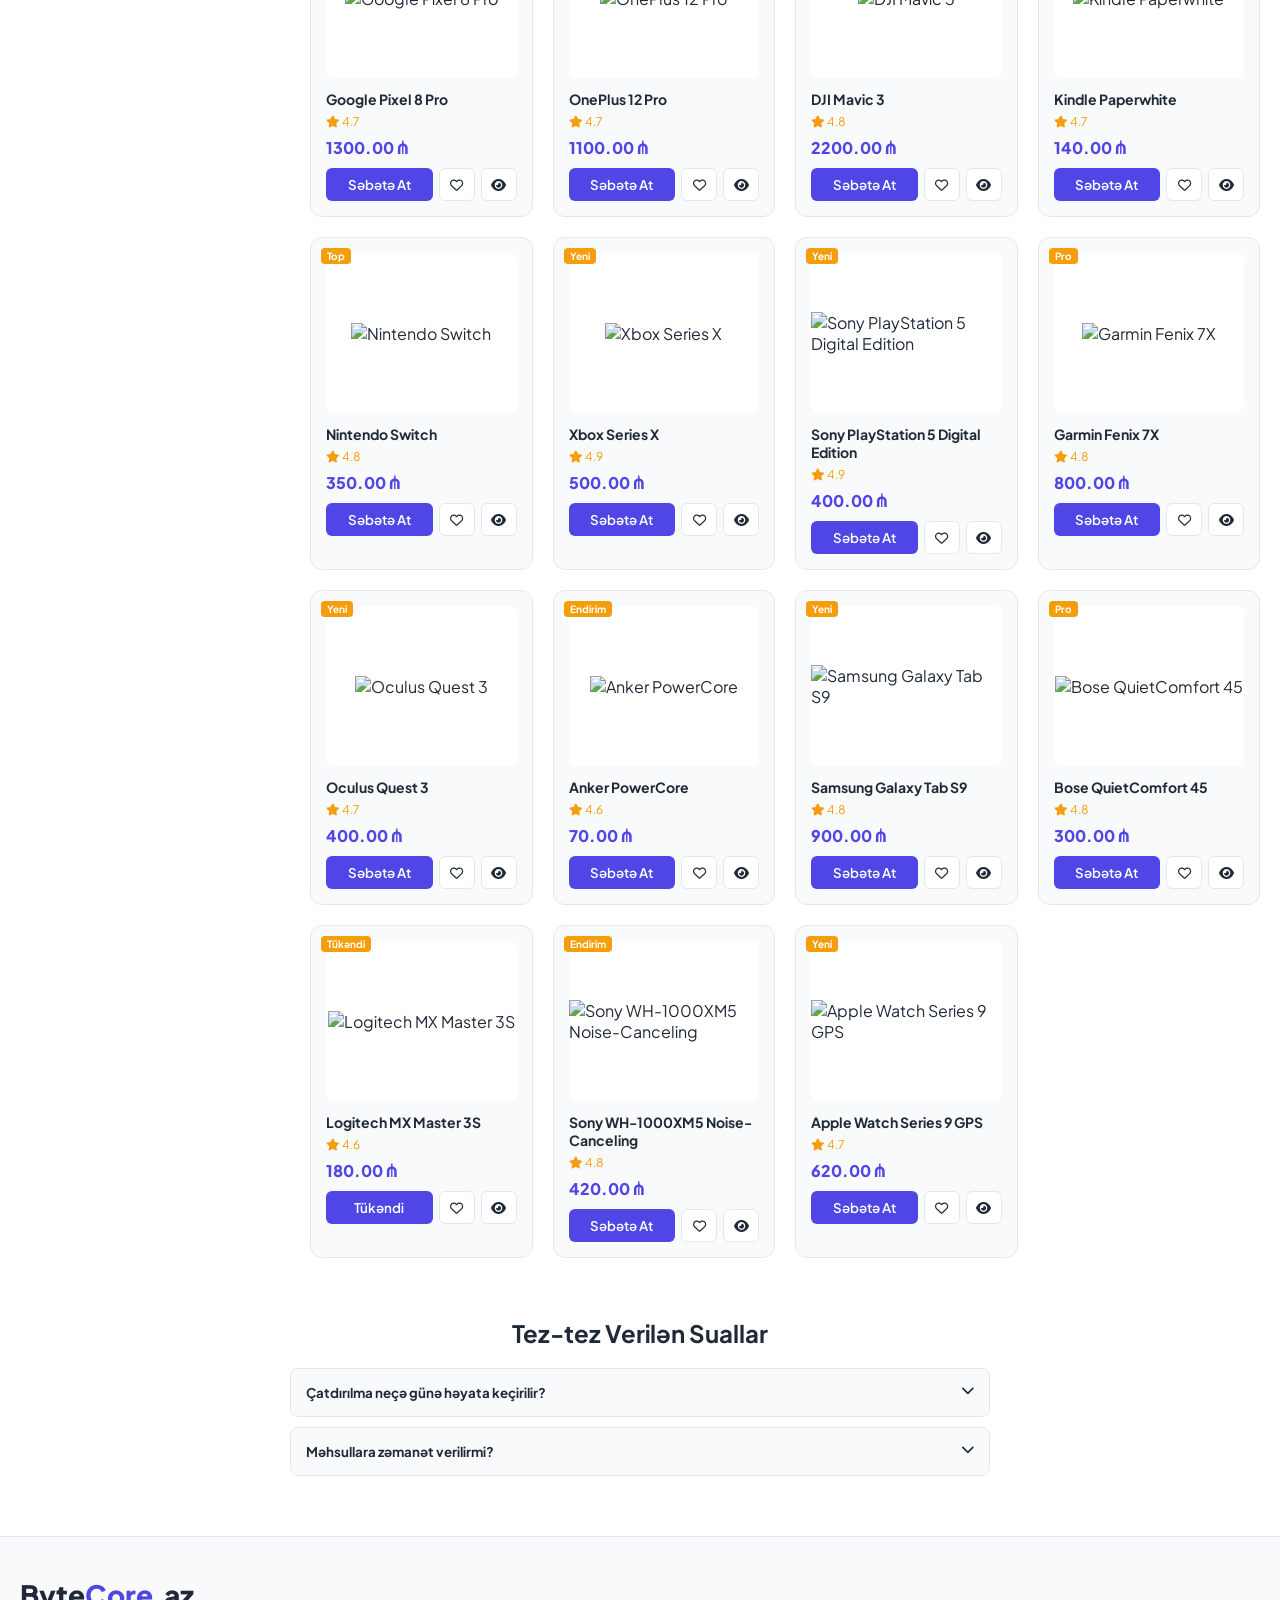
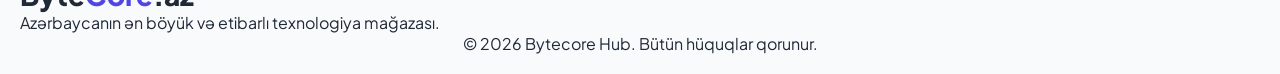
==== commit 7efd2933: "eminlayihe" ====
--- a/index.html
+++ b/index.html
@@ -14,7 +14,7 @@
 
     <!-- Endirim -->
     <div class="announcement-bar">
-        <div class="container flex-row">
+        <div class="container">
             <p>⚡ QAYNAR ENDİRİMLƏR! <strong>Eth30</strong> promo kodu ilə 30% xüsusi endirim!</p>
             <div class="countdown-wrapper">
                 <span>Bitməsinə qaldı: </span>
--- a/style.css
+++ b/style.css
@@ -10,85 +10,7 @@
     --shadow: 0 10px 25px -5px rgba(0, 0, 0, 0.1);
     --transition: all 0.3s ease;
 }
-/* ==========================================
-   MOBİL VƏ TABLET ÜÇÜN RESPONSIVE TƏNZİMLƏMƏLƏR
-   ========================================== */
-
-@media (max-width: 768px) {
-    /* 1. Konteynerin kənar boşluqlarını azaldırıq ki, ekranı düz doldursun */
-    .container {
-        padding-left: 15px !important;
-        padding-right: 15px !important;
-        max-width: 100% !important;
-    }
-
-    /* 2. Məhsul grid sistemini telefonda 2 sütun edirik */
-    .products-grid {
-        grid-template-columns: repeat(2, 1fr) !important;
-        gap: 12px !important;
-    }
-
-    /* 3. Məhsul kartlarının daxili görünüşünü səliqəyə salırıq */
-    .product-card {
-        padding: 10px !important;
-    }
-
-    .product-card img {
-        height: 140px !important; /* Şəkillərin hündürlüyünü telefona uyğunlaşdırırıq */
-        object-fit: cover;
-    }
-
-    /* 4. Axtarış inputunu tam ekran eninə edirik */
-    .search-box {
-        width: 100% !important;
-        margin: 10px 0 !important;
-    }
-
-    #search-input {
-        width: 100% !important;
-        box-sizing: border-box;
-    }
-
-    /* 5. Böyük başlıqları kiçildirik ki, ekrana sığsın */
-    h1 {
-        font-size: 36px !important;
-    }
-    
-    h2 {
-        font-size: 30px !important;
-    }
-}
-
-/* Çox kiçik ekranlı telefonlar üçün (məsələn, 480px və aşağı) */
-@media (max-width: 480px) {
-    .products-grid {
-        grid-template-columns: 1fr !important; /* Hər sətirdө tək məhsul göstərir */
-    }
-    /* 1. Səhifənin sağa-sola sürüşməsinin və daşmasının qarşısını alır */
-html, body {
-    overflow-x: hidden !important;
-    width: 100% !important;
-    margin: 0 !important;
-    padding: 0 !important;
-}
-
-/* 2. Bütün elementlərin ekran ölçüsündən böyük olmasının qarşısını alır */
-* {
-    box-sizing: border-box !important;
-}
-
-/* 3. Telefonda bütün konteyner və bölmələri tam ekran eninə uyğunlaşdırır */
-@media (max-width: 768px) {
-    .container, header, footer, section, div {
-        max-width: 100% !important;
-    }
-    
-    /* Yuxarıdakı naviqasiya və menyu hissəsinin səliqəyə salınması */
-    header {
-        width: 100% !important;
-    }
-}
-}
+
 [data-theme="dark"] {
     --bg-main: #0f172a;
     --bg-card: #1e293b;
@@ -218,4 +140,92 @@
 .toast { background: #10b981; color: white; padding: 10px 18px; border-radius: 8px; margin-top: 8px; box-shadow: var(--shadow); font-weight: 600; font-size: 14px; }
 
 /* ..... */
-.main-footer { background-color: var(--bg-card); border-top: 1px solid var(--border); padding: 40px 0 20px; margin-top: 60px; }+.main-footer { background-color: var(--bg-card); border-top: 1px solid var(--border); padding: 40px 0 20px; margin-top: 60px; }
+/* ==========================================
+   BYTECORE - TƏMİZ VƏ DƏQİQ MOBİL RESPONSİVE KODU
+   ========================================== */
+
+@media (max-width: 768px) {
+    /* 1. Səhifənin sağa-sola sürüşməsinin qarşısını alır */
+    html, body {
+        overflow-x: hidden !important;
+        width: 100% !important;
+        margin: 0 !important;
+        padding: 0 !important;
+        box-sizing: border-box !important;
+    }
+
+    *, *:before, *:after {
+        box-sizing: border-box !important;
+    }
+
+    /* 2. Ana konteyner və main hissəsini alt-alta (flex-column) edirik */
+    main, .container, .catalog-container, .shop-container {
+        display: flex !important;
+        flex-direction: column !important;
+        width: 100% !important;
+        max-width: 100% !important;
+        padding-left: 10px !important;
+        padding-right: 10px !important;
+        margin: 0 !important;
+    }
+
+    /* 3. Sol tərəfdəki filtr panelini tam enə oturdub yuxarıya salırıq */
+    aside, .filter-section, .filters {
+        width: 100% !important;
+        max-width: 100% !important;
+        margin-bottom: 15px !important;
+    }
+
+    /* 4. Məhsul şəbəkəsini (grid) filtrlərin altına salıb 2 sütun edirik */
+    #products-grid, .products-grid {
+        display: grid !important;
+        grid-template-columns: repeat(2, 1fr) !important;
+        gap: 10px !important;
+        width: 100% !important;
+        max-width: 100% !important;
+        margin: 0 !important;
+        padding: 0 !important;
+    }
+
+    /* 5. Məhsul kartlarının və şəkillərin ekrana tam oturması */
+    .product-card {
+        width: 100% !important;
+        max-width: 100% !important;
+        padding: 8px !important;
+    }
+
+    .product-card img {
+        width: 100% !important;
+        height: 130px !important;
+        object-fit: cover !important;
+    }
+}
+
+/* Çox kiçik ekranlar üçün (480px və aşağı) məhsullar tək sütun olsun */
+@media (max-width: 480px) {
+    #products-grid, .products-grid {
+        grid-template-columns: 1fr !important;
+    }
+}
+@media (max-width: 768px) {
+    .catalog-layout {
+        display: flex !important;
+        flex-direction: column !important;
+        width: 100% !important;
+    }
+}
+@media (max-width: 768px) {
+    .product-card img {
+        width: 100% !important;
+        height: 140px !important;
+        object-fit: contain !important; /* Şəklin kəsilmədən kartın içinə tam oturmasını təmin edir */
+    }
+}
+@media (max-width: 768px) {
+    .announcement-bar {
+        padding-top: 4px !important;
+        padding-bottom: 4px !important;
+        font-size: 12px !important;
+    }
+}
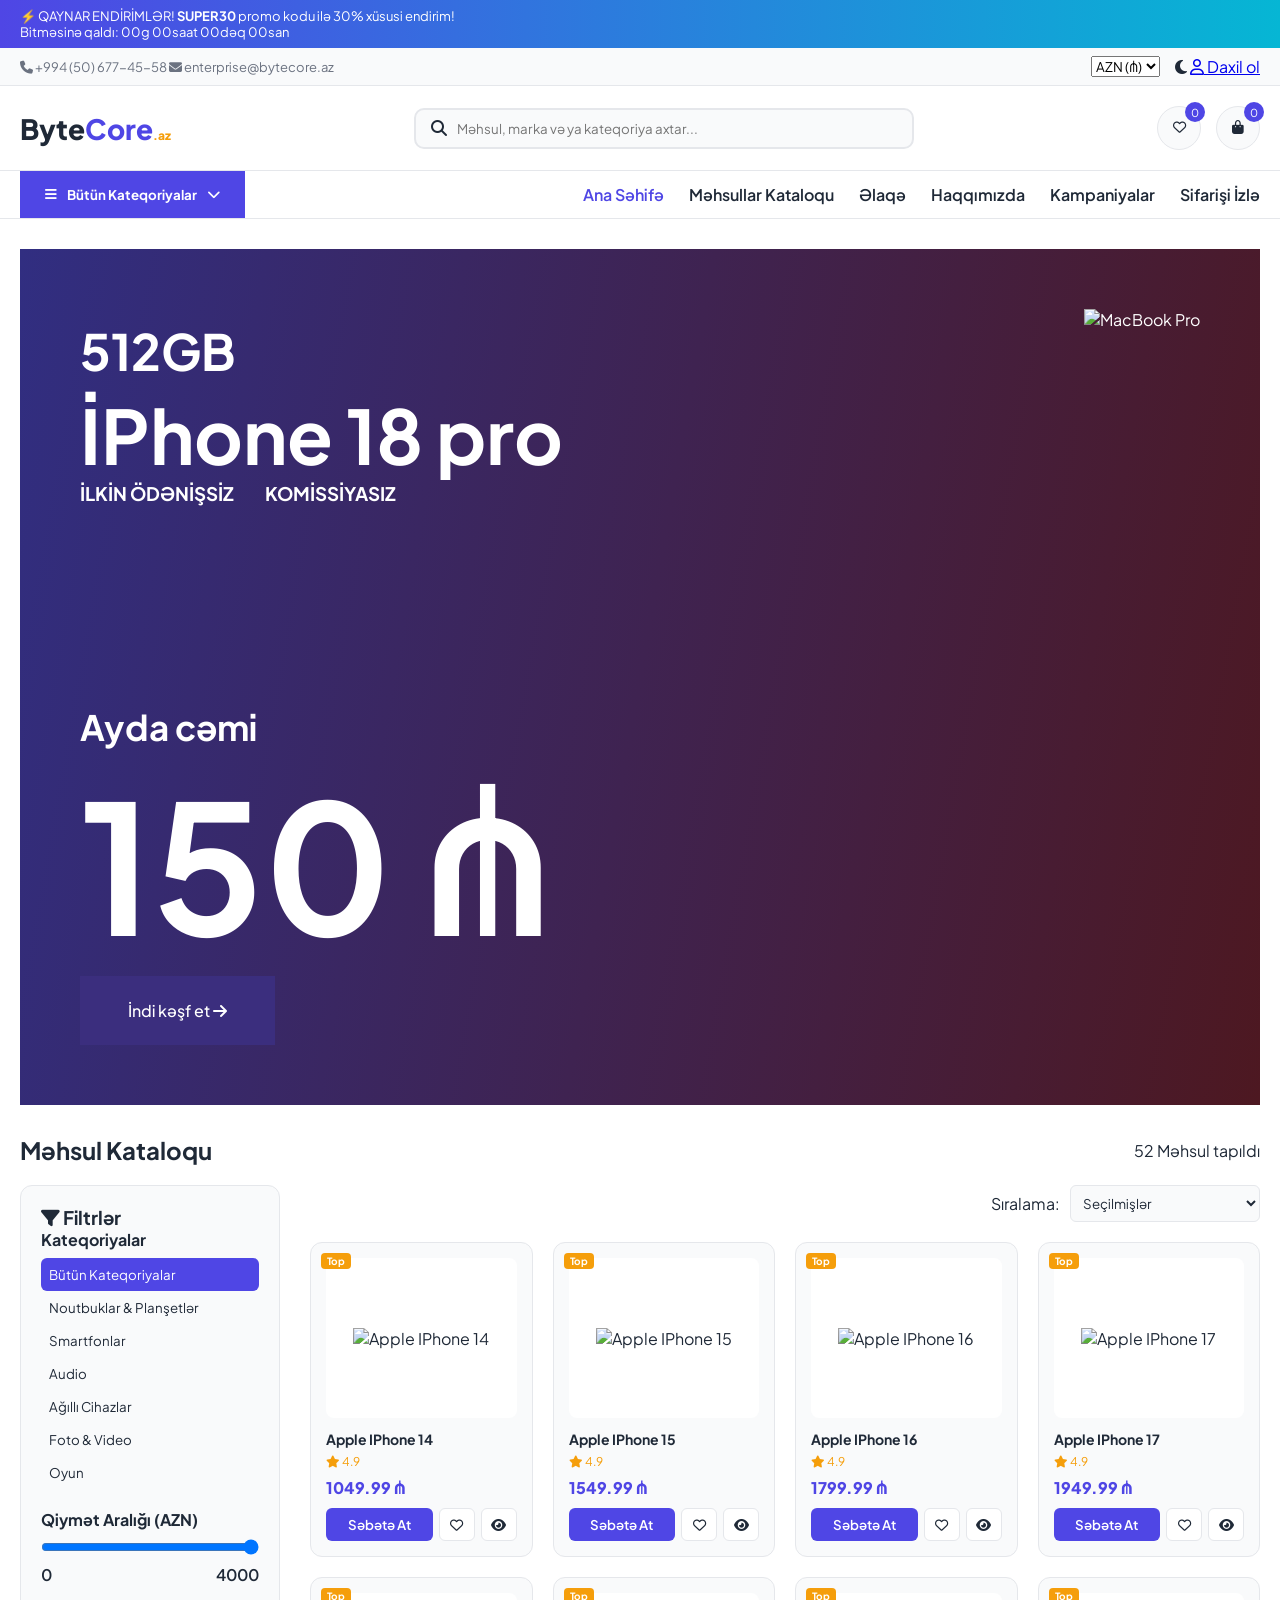
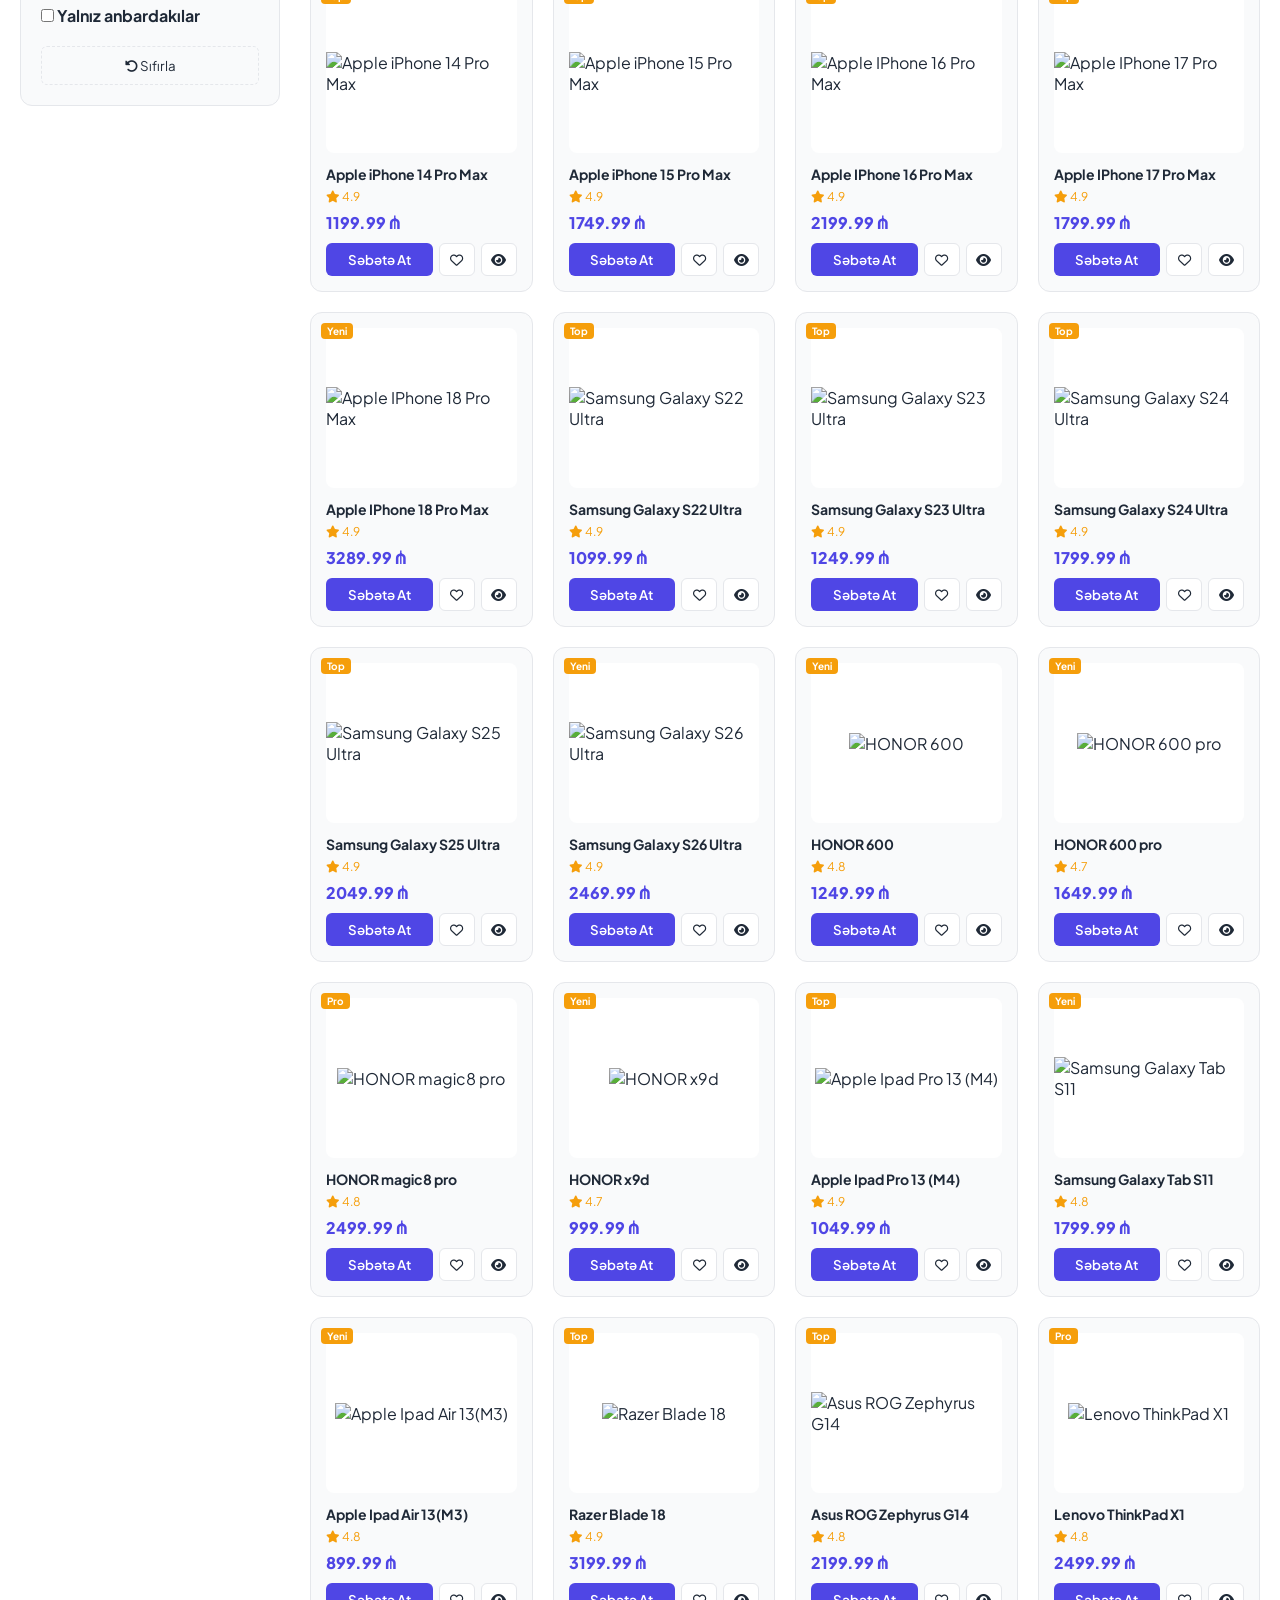
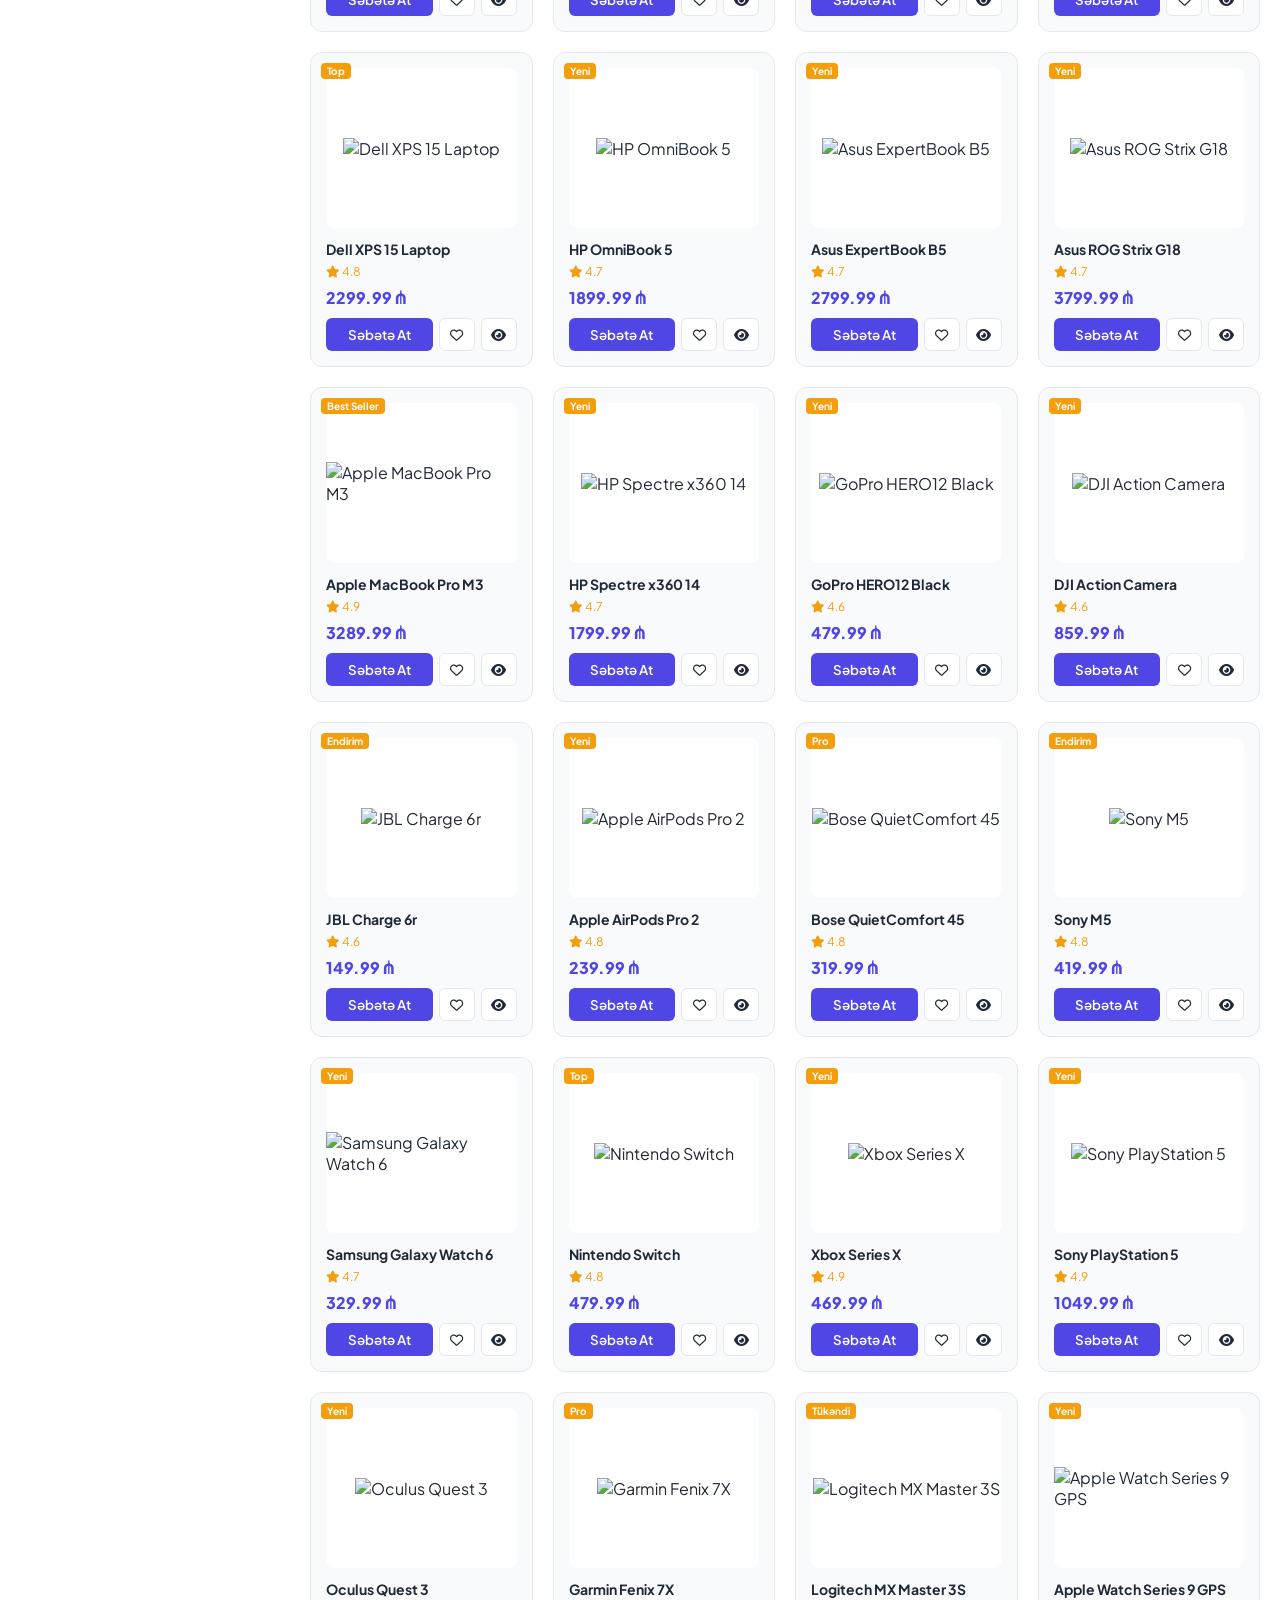
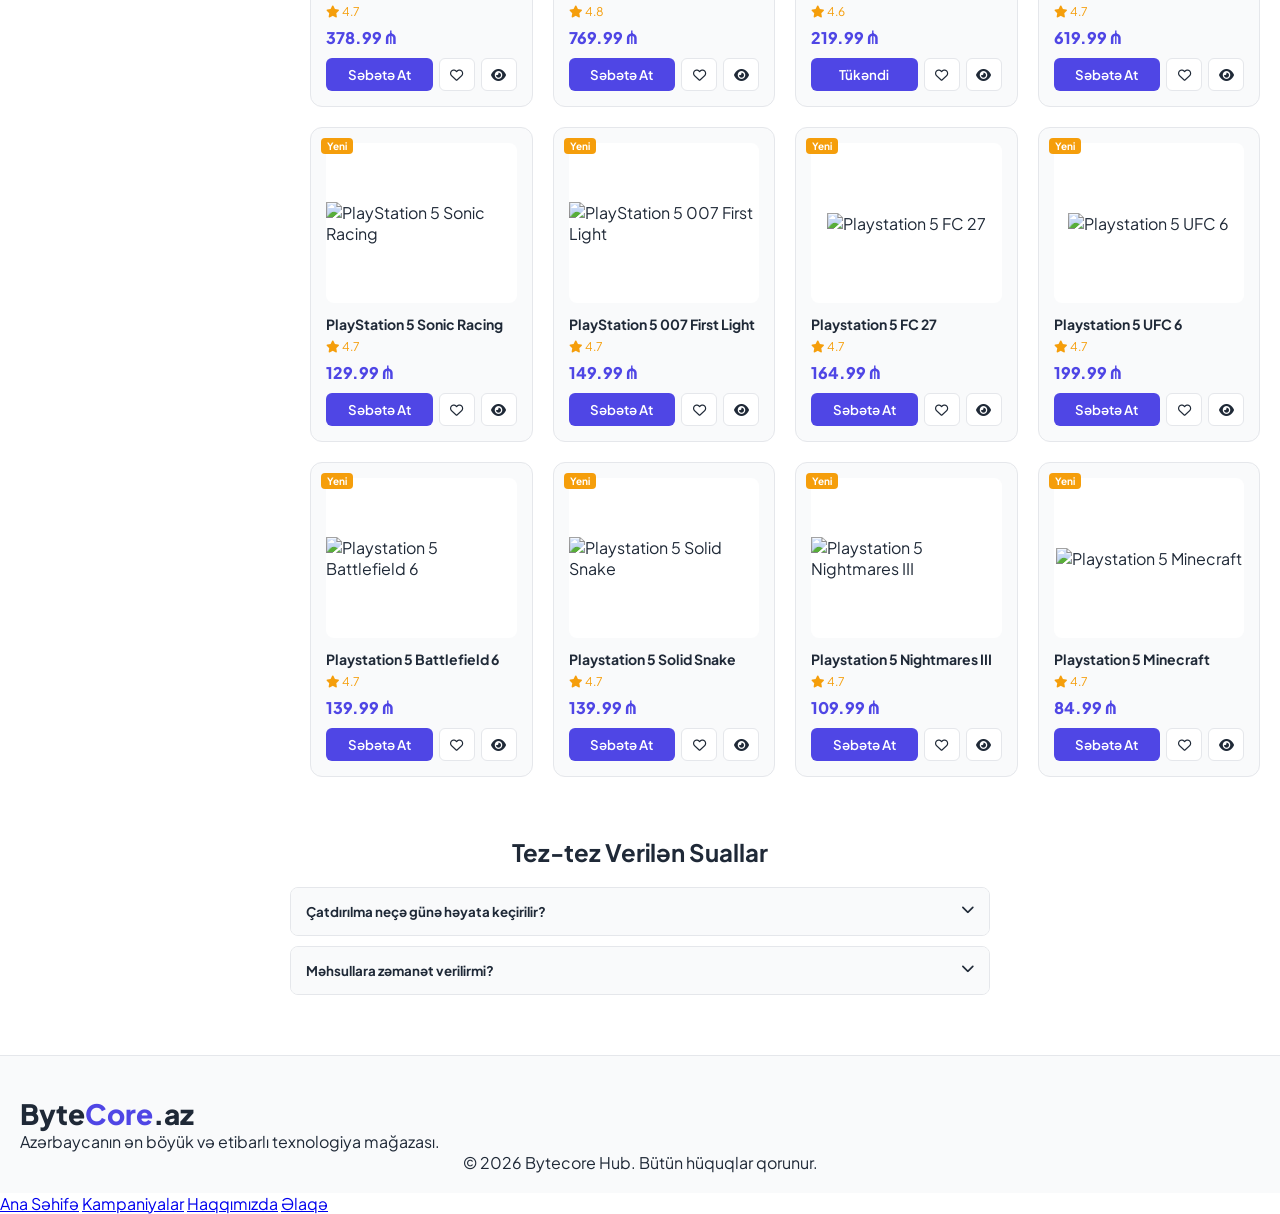
==== commit e70d4b49: "eminlayihe" ====
--- a/index.html
+++ b/index.html
@@ -15,7 +15,7 @@
     <!-- Endirim -->
     <div class="announcement-bar">
         <div class="container">
-            <p>⚡ QAYNAR ENDİRİMLƏR! <strong>Eth30</strong> promo kodu ilə 30% xüsusi endirim!</p>
+            <p>⚡ QAYNAR ENDİRİMLƏR! <strong>SUPER30</strong> promo kodu ilə 30% xüsusi endirim!</p>
             <div class="countdown-wrapper">
                 <span>Bitməsinə qaldı: </span>
                 <span id="deal-timer">00g 00saat 00dəq 00san</span>
@@ -40,6 +40,7 @@
                 </div>
                 <button id="theme-toggle-btn" class="icon-btn-simple" title="Rejimi Dəyiş">
                     <i class="fa-solid fa-moon"></i>
+                <a href="login.html"><i class="fa-regular fa-user"></i> Daxil ol</a>
                 </button>
             </div>
         </div>
@@ -59,9 +60,9 @@
             </div>
 
             <div class="header-actions">
-                <button class="action-btn" id="compare-btn" title="Müqayisə">
-                    <i class="fa-solid fa-arrows-rotate"></i>
-                    <span class="badge" id="compare-count">0</span>
+                <!-- <button class="action-btn" id="compare-btn" title="Müqayisə"> -->
+                    <!-- <i class="fa-solid fa-arrows-rotate"></i> -->
+                    <!-- <span class="badge" id="compare-count">0</span> -->
                 </button>
                 <button class="action-btn" id="wishlist-btn" title="Sevimlilər">
                     <i class="fa-regular fa-heart"></i>
@@ -83,18 +84,21 @@
                     <i class="fa-solid fa-bars"></i> Bütün Kateqoriyalar <i class="fa-solid fa-chevron-down arrow"></i>
                 </button>
                 <ul class="dept-menu hidden" id="dept-menu-list">
-                    <li><a href="#" class="nav-cat-link" data-cat="laptop"><i class="fa-solid fa-laptop"></i> Noutbuklar & PC</a></li>
+                    <li><a href="#" class="nav-cat-link" data-cat="laptop"><i class="fa-solid fa-laptop"></i> Noutbuklar & Planşetlər</a></li>
                     <li><a href="#" class="nav-cat-link" data-cat="phone"><i class="fa-solid fa-mobile-screen-button"></i> Smartfonlar</a></li>
-                    <li><a href="#" class="nav-cat-link" data-cat="audio"><i class="fa-solid fa-headphones"></i> Səs Avadanlıqları</a></li>
-                    <li><a href="#" class="nav-cat-link" data-cat="wearable"><i class="fa-solid fa-stopwatch"></i> Ağıllı Qadcetlər</a></li>
+                    <li><a href="#" class="nav-cat-link" data-cat="audio"><i class="fa-solid fa-headphones"></i> Audio</a></li>
+                    <li><a href="#" class="nav-cat-link" data-cat="wearable"><i class="fa-solid fa-stopwatch"></i> Ağıllı Cihazlar</a></li>
                     <li><a href="#" class="nav-cat-link" data-cat="camera"><i class="fa-solid fa-camera"></i> Foto & Video</a></li>
+                    <li><a href="#" class="nav-cat-link" data-cat="gaming"><i class="fa-solid fa-gamepad"></i> Oyun</a></li>
                 </ul>
             </div>
             <ul class="nav-links">
                 <li><a href="#" class="active">Ana Səhifə</a></li>
                 <li><a href="#products-section">Məhsullar Kataloqu</a></li>
-                <li><a href="#faq">FAQ</a></li>
-                <li><a href="#footer">Əlaqə</a></li>
+                <li><a href="contact.html">Əlaqə</a></li>
+                <li><a href="about.html">Haqqımızda</a></li>
+                <li><a href="campaigns.html">Kampaniyalar</a></li>
+                <li><a href="tracking.html">Sifarişi İzlə</a></li>
             </ul>
         </div>
     </nav>
@@ -105,15 +109,16 @@
             <div class="hero-slider">
                 <div class="slide active">
                     <div class="slide-content">
-                        <span class="sub-title">YENİ NƏSİL İNNOVASİYA</span>
-                        <h1>Apple MacBook Pro M3 Max</h1>
-                        <p>Maksimal güc, misilsiz batareya ömrü və möhtəşəm Liquid Retina XDR displey.
-                            ︎︎⠀︎︎⠀︎︎⠀︎︎⠀︎︎⠀︎︎⠀︎︎⠀︎︎⠀︎︎⠀︎︎⠀︎︎⠀︎︎⠀︎︎⠀︎︎⠀︎︎⠀︎︎⠀︎︎⠀︎︎⠀︎︎⠀︎︎⠀︎︎⠀︎︎⠀︎︎⠀︎︎⠀︎︎⠀︎︎⠀︎︎⠀︎︎⠀︎︎⠀︎︎⠀︎︎⠀︎︎⠀︎︎⠀︎︎⠀︎︎⠀︎︎⠀︎︎⠀︎︎⠀︎︎⠀︎︎⠀︎︎⠀︎︎⠀︎︎⠀︎︎⠀︎︎⠀︎︎⠀︎︎⠀︎︎⠀︎︎⠀︎︎⠀︎︎⠀︎︎⠀︎︎⠀︎︎⠀︎︎⠀︎︎⠀︎︎⠀︎︎⠀︎︎⠀︎︎⠀︎︎⠀︎︎⠀
-                        </p>
-                        <a href="#products-section" class="btn-primary">İndi kəşf et <i class="fa-solid fa-arrow-right"></i></a>
+                        <h1>512GB</h1>
+                        <h2>İPhone 18 pro </h2>
+                        <h3>İLKİN ÖDƏNİŞSİZ︎︎︎︎⠀︎︎⠀︎︎ KOMİSSİYASIZ</h3>
+                        <h4>Ayda cəmi </h4>
+                        <h5>150 ₼</h5>
+                        <a href="products.html" class="btn-primary">İndi kəşf et <i class="fa-solid fa-arrow-right"></i></a>
+                        
                     </div>
                     <div class="slide-image">
-                        <img src="https://images.unsplash.com/photo-1517336714731-489689fd1ca8?auto=format&fit=crop&w=800&q=80" alt="MacBook Pro">
+                        <img src="https://th.bing.com/th?id=OIF.HVxcYWQugpjU9OWA%2bwb2HQ&r=0&rs=1&pid=ImgDetMain&o=7&rm=3" alt="MacBook Pro">
                     </div>
                 </div>
             </div>
@@ -137,11 +142,12 @@
                         <label>Kateqoriyalar</label>
                         <div class="category-filter-list" id="category-filters">
                             <button class="cat-filter-btn active" data-cat="all">Bütün Kateqoriyalar</button>
-                            <button class="cat-filter-btn" data-cat="laptop">Noutbuklar & PC</button>
+                            <button class="cat-filter-btn" data-cat="laptop">Noutbuklar & Planşetlər</button>
                             <button class="cat-filter-btn" data-cat="phone">Smartfonlar</button>
-                            <button class="cat-filter-btn" data-cat="audio">Səs Sistemləri</button>
+                            <button class="cat-filter-btn" data-cat="audio">Audio</button>
                             <button class="cat-filter-btn" data-cat="wearable">Ağıllı Cihazlar</button>
                             <button class="cat-filter-btn" data-cat="camera">Foto & Video</button>
+                            <button class="cat-filter-btn" data-cat="gaming">Oyun</button>
                         </div>
                     </div>
 
@@ -250,7 +256,7 @@
                 </div>
                 <div class="form-group">
                     <label>Ünvan *</label>
-                    <textarea required placeholder="Çatdırılma ünvanı"></textarea>
+                    <input required placeholder="Çatdırılma ünvanı">
                 </div>
                 <button type="submit" class="btn-checkout">Təsdiqlə</button>
             </form>
@@ -286,4 +292,10 @@
 
     <script src="script.js"></script>
 </body>
-</html>+</html>
+<nav>
+    <a href="index.html">Ana Səhifə</a>
+    <a href="campaigns.html">Kampaniyalar</a>
+    <a href="about.html">Haqqımızda</a>
+    <a href="contact.html">Əlaqə</a>
+</nav>
--- a/style.css
+++ b/style.css
@@ -67,12 +67,15 @@
 
 /* ..... */
 .hero-section { padding: 30px 0; }
-.hero-slider { background: linear-gradient(135deg, #312e81, #4f46e5); border-radius: 20px; overflow: hidden; color: white; padding: 50px; }
-.slide { display: flex; align-items: center; justify-content: space-between; }
+.hero-slider { background: linear-gradient(100deg, #312e81, #4D1821); border: 0 0 0 0 ; overflow: hidden; color: white; padding: 60px; }
+.slide { display: flex; align-items: flex-start; justify-content: space-between; }
 .slide-content { max-width: 500px; }
-.slide-content h1 { font-size: 38px; margin: 15px 0; }
-.btn-primary { background: white; color: var(--primary); padding: 12px 24px; border-radius: 8px; text-decoration: none; font-weight: 700; display: inline-block; }
-
+.slide-content h1 { font-size: 50px; margin: 10px 0 0 0; }
+.slide-content h2 { font-size: 75px; margin: 5px 0 0 0; }
+.slide content h3 { font-size: 20px; margin: 0 0 0 0; }
+.slide-content h4 { font-size: 35px; margin: 200px 5px 0 0; }
+.slide-content h5 { font-size: 180px; margin: 0 0 0 0; }
+.btn-primary { background: #3B2E7E; color: white var(--primary); padding: 24px 48px; border: 0 0 0 0 ; text-decoration: none; font-weight: 500; display: inline-block; }
 /* ..... */
 .section-title-wrap { display: flex; justify-content: space-between; align-items: center; margin-bottom: 20px; }
 .catalog-layout { display: grid; grid-template-columns: 260px 1fr; gap: 30px; }
@@ -141,6 +144,7 @@
 
 /* ..... */
 .main-footer { background-color: var(--bg-card); border-top: 1px solid var(--border); padding: 40px 0 20px; margin-top: 60px; }
+
 /* ==========================================
    BYTECORE - TƏMİZ VƏ DƏQİQ MOBİL RESPONSİVE KODU
    ========================================== */
